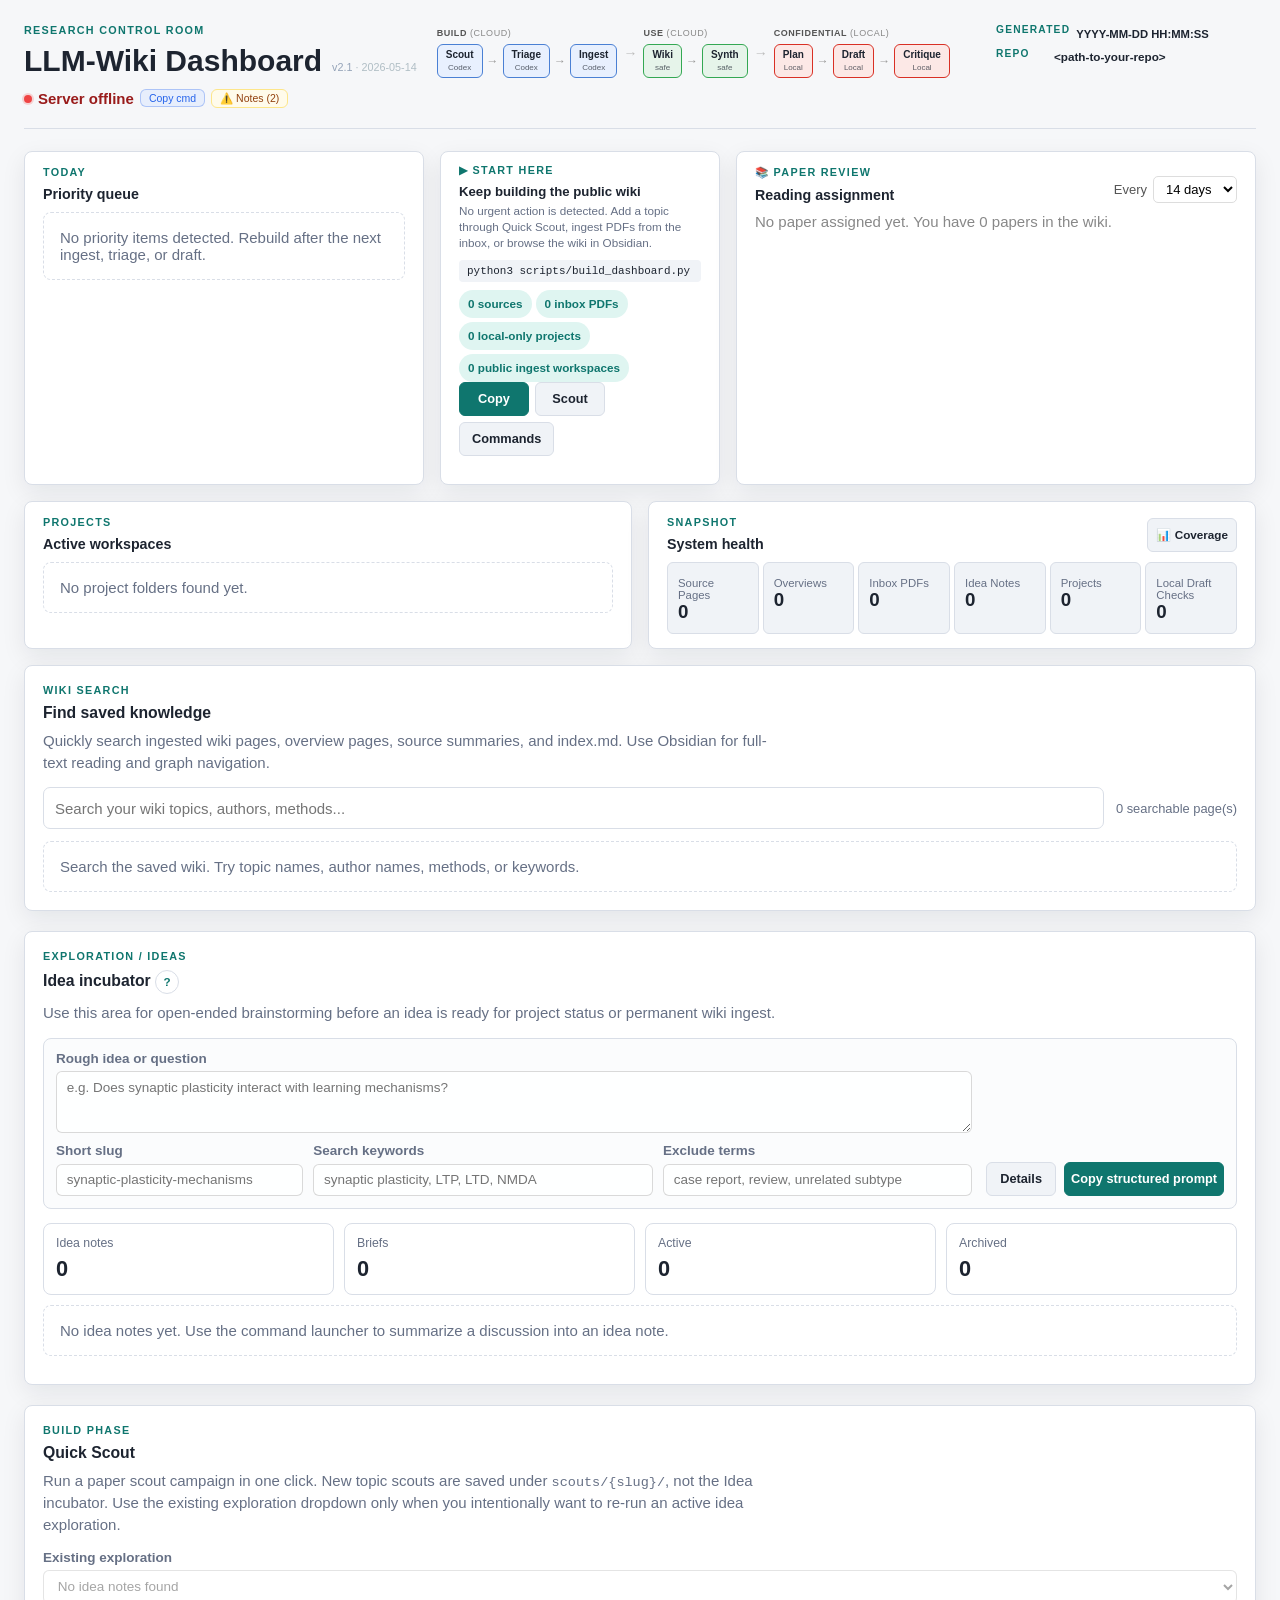
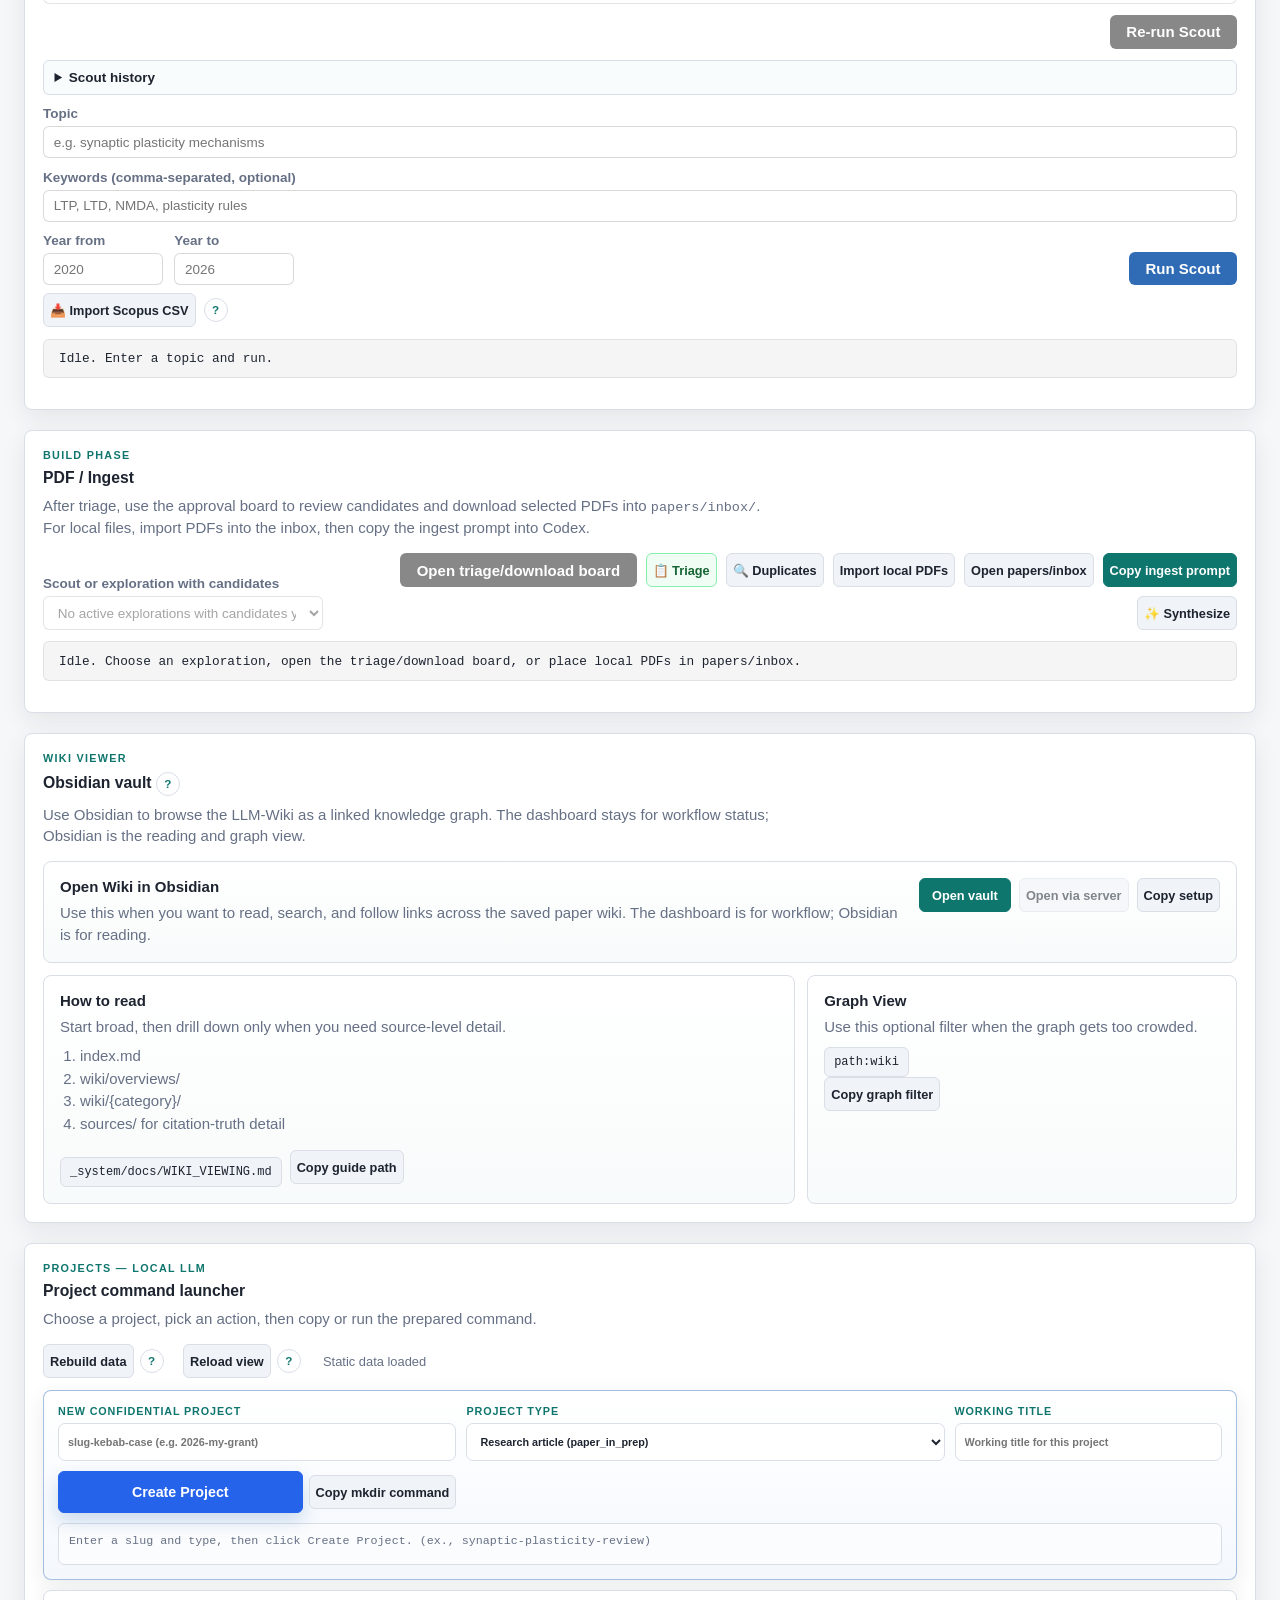
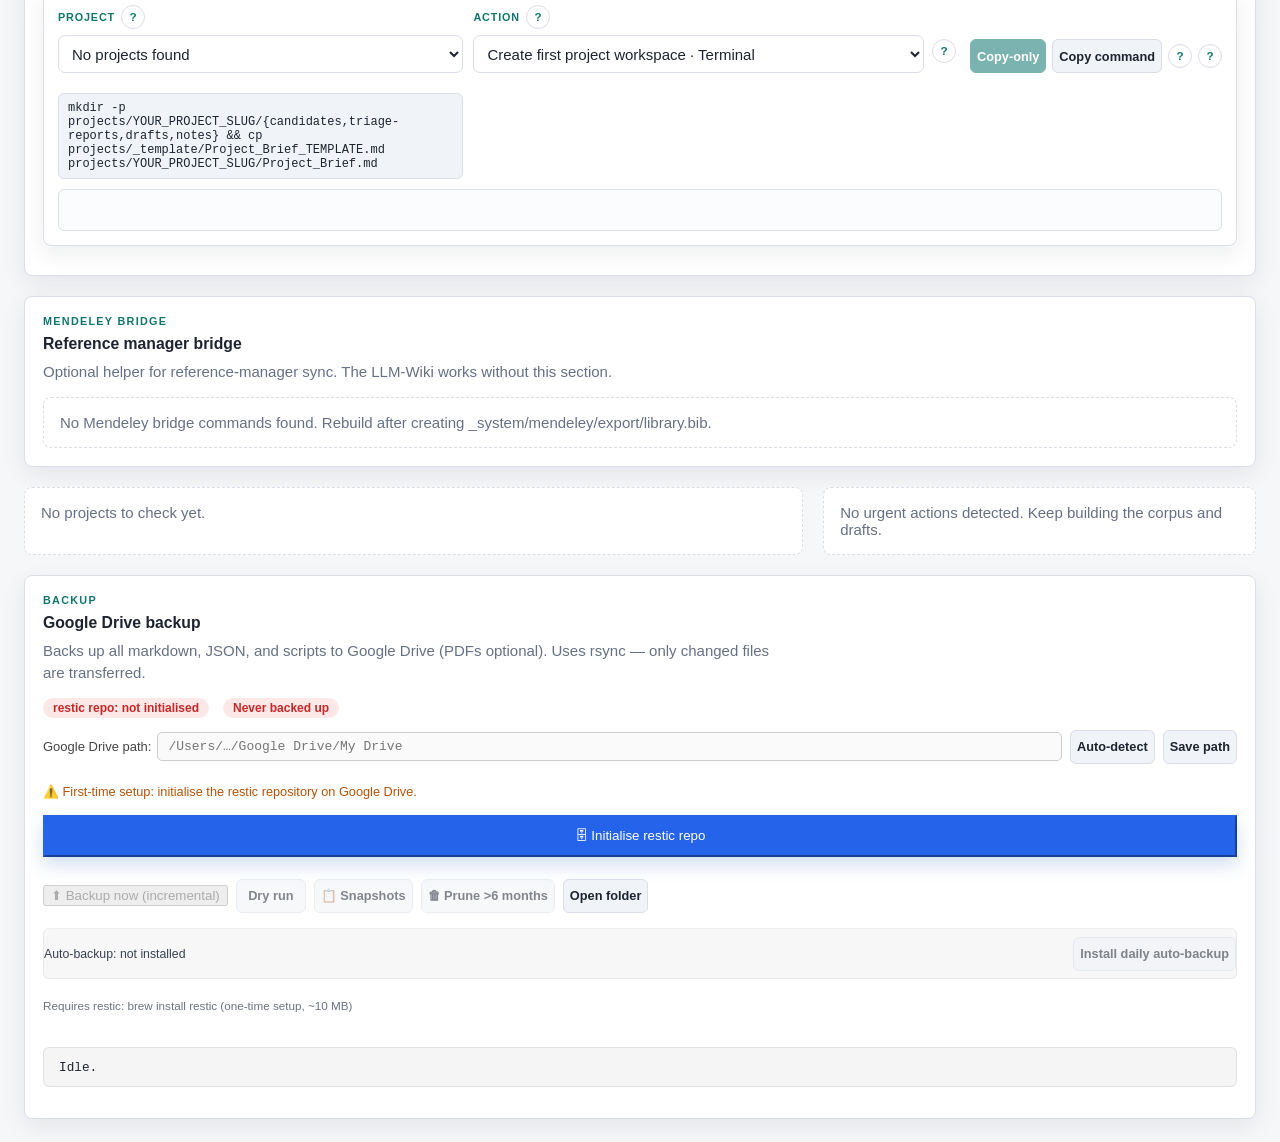
==== _system/dashboard/index.html @ 13d3e696 "Initial public template" ====
<!DOCTYPE html>
<html lang="en">
  <head>
    <meta charset="utf-8" />
    <meta name="viewport" content="width=device-width, initial-scale=1" />
    <title>Research System Dashboard</title>
    <link rel="stylesheet" href="./styles.css" />
  </head>
  <body>
    <div class="page-shell">
      <header class="topbar">
        <!-- Left: title + server controls -->
        <div class="topbar-left">
          <p class="eyebrow">Research Control Room</p>
          <div class="topbar-title-row">
            <h1>LLM-Wiki Dashboard</h1>
            <span class="dash-version">v2.1 <span class="dash-date">· 2026-05-14</span></span>
          </div>
          <!-- Server controls below title -->
          <div class="topbar-server-row">
            <strong id="server-status">Checking...</strong>
            <button id="server-toggle" type="button" class="server-toggle-sm" disabled>...</button>
            <button id="warnings-btn" type="button" class="server-toggle-sm warnings-btn-topbar" title="View warnings &amp; operating notes">⚠️ Notes</button>
          </div>
        </div>

        <!-- Middle: workflow diagram -->
        <div class="topbar-workflow" aria-label="System workflow">
          <div class="wf-phase" data-phase="build">
            <span class="wf-phase-label">Build <span class="wf-env">(cloud)</span></span>
            <div class="wf-steps">
              <div class="wf-step">Scout<span class="wf-tool">Codex</span></div>
              <div class="wf-arrow">→</div>
              <div class="wf-step">Triage<span class="wf-tool">Codex</span></div>
              <div class="wf-arrow">→</div>
              <div class="wf-step">Ingest<span class="wf-tool">Codex</span></div>
            </div>
          </div>
          <div class="wf-phase-arrow">→</div>
          <div class="wf-phase" data-phase="use">
            <span class="wf-phase-label">Use <span class="wf-env">(cloud)</span></span>
            <div class="wf-steps">
              <div class="wf-step wf-step--accent">Wiki<span class="wf-tool">safe</span></div>
              <div class="wf-arrow">→</div>
              <div class="wf-step">Synth<span class="wf-tool">safe</span></div>
            </div>
          </div>
          <div class="wf-phase-arrow">→</div>
          <div class="wf-phase" data-phase="confidential">
            <span class="wf-phase-label">Confidential <span class="wf-env">(Local)</span></span>
            <div class="wf-steps">
              <div class="wf-step">Plan<span class="wf-tool">Local</span></div>
              <div class="wf-arrow">→</div>
              <div class="wf-step">Draft<span class="wf-tool">Local</span></div>
              <div class="wf-arrow">→</div>
              <div class="wf-step">Critique<span class="wf-tool">Local</span></div>
            </div>
          </div>
        </div>

        <!-- Right: meta only (Generated + Repo, word-wrap allowed) -->
        <div class="topbar-meta-compact">
          <div class="meta-compact-row">
            <span class="meta-label">Generated</span>
            <strong id="generated-at">—</strong>
          </div>
          <div class="meta-compact-row meta-compact-row--wrap">
            <span class="meta-label">Repo</span>
            <strong id="repo-path">—</strong>
          </div>
        </div>
      </header>

      <!-- Warnings popup modal -->
      <div id="warnings-modal" class="modal-overlay" hidden>
        <div class="modal-card">
          <div class="modal-header">
            <h3>Operating Notes &amp; Warnings</h3>
            <button id="warnings-modal-close" class="modal-close" aria-label="Close">✕</button>
          </div>
          <div class="modal-body">
            <ul id="warnings-modal-list" class="warning-list warning-list-modal"></ul>
          </div>
        </div>
      </div>

      <!-- ── Scopus CSV import modal ── -->
      <div id="scopus-modal" class="modal-overlay" hidden>
        <div class="modal-card" style="max-width:540px">
          <div class="modal-header">
            <h3>📥 Import Scopus CSV</h3>
            <button id="scopus-modal-close" class="modal-close" aria-label="Close">✕</button>
          </div>
          <div class="modal-body" style="display:flex;flex-direction:column;gap:12px">
            <p style="margin:0;font-size:0.88rem;color:var(--text-muted)">
              Import a CSV exported from Scopus to create a candidate batch for triage.
            </p>

            <!-- File pick -->
            <label class="launcher-field" style="display:flex;flex-direction:column;gap:4px">
              <span style="font-size:0.82rem;font-weight:600">Scopus CSV file</span>
              <div style="display:flex;gap:8px;align-items:center">
                <label style="cursor:pointer">
                  <span class="copy-button" style="display:inline-block">Choose file…</span>
                  <input type="file" id="scopus-file-input" accept=".csv,text/csv" style="display:none" />
                </label>
                <span id="scopus-file-name" style="font-size:0.85rem;color:var(--text-muted)">No file chosen</span>
              </div>
            </label>

            <!-- Add to: existing or new -->
            <div style="display:flex;gap:20px;font-size:0.88rem">
              <label style="display:flex;align-items:center;gap:6px;cursor:pointer">
                <input type="radio" name="scopus-target-mode" id="scopus-mode-existing" value="existing">
                Add to existing scout
              </label>
              <label style="display:flex;align-items:center;gap:6px;cursor:pointer">
                <input type="radio" name="scopus-target-mode" id="scopus-mode-new" value="new" checked>
                Create new scout
              </label>
            </div>

            <!-- Existing scout dropdown (shown when "existing" selected) -->
            <div id="scopus-existing-section">
              <label class="launcher-field" style="display:flex;flex-direction:column;gap:4px">
                <span style="font-size:0.82rem;font-weight:600">Target scout</span>
                <select id="scopus-existing-select" class="select-input"></select>
              </label>
            </div>

            <!-- New scout fields (shown when "new" selected) -->
            <div id="scopus-new-section">
              <div style="display:flex;flex-direction:column;gap:8px">
                <label class="launcher-field" style="display:flex;flex-direction:column;gap:4px">
                  <span style="font-size:0.82rem;font-weight:600">Topic <span style="font-weight:400;color:var(--text-muted)">(becomes the scout slug)</span></span>
                  <input id="scopus-topic" type="text" class="select-input" placeholder="e.g. synaptic plasticity rules" />
                </label>
                <label class="launcher-field" style="display:flex;flex-direction:column;gap:4px">
                  <span style="font-size:0.82rem;font-weight:600">Keywords <span style="font-weight:400;color:var(--text-muted)">(for triage pre-fill)</span></span>
                  <input id="scopus-keywords" type="text" class="select-input" placeholder="LTP, LTD, NMDA, plasticity, Purkinje" />
                </label>
                <div style="display:flex;gap:8px">
                  <label class="launcher-field" style="flex:1;display:flex;flex-direction:column;gap:4px">
                    <span style="font-size:0.82rem;font-weight:600">Year from</span>
                    <input id="scopus-year-start" type="number" class="select-input" min="1900" max="2100" placeholder="2015" />
                  </label>
                  <label class="launcher-field" style="flex:1;display:flex;flex-direction:column;gap:4px">
                    <span style="font-size:0.82rem;font-weight:600">Year to</span>
                    <input id="scopus-year-end" type="number" class="select-input" min="1900" max="2100" placeholder="2026" />
                  </label>
                </div>
              </div>
            </div>

            <pre id="scopus-modal-output" class="action-output" data-state="idle" hidden></pre>
          </div>
          <div class="modal-footer" style="display:flex;justify-content:flex-end;gap:8px;padding:12px 16px;border-top:1px solid var(--line)">
            <button id="scopus-modal-cancel" class="copy-button" type="button">Cancel</button>
            <button id="scopus-modal-confirm" class="copy-button primary" type="button">Import</button>
          </div>
        </div>
      </div>

      <!-- ── Synthesize modal ── -->
      <div id="synthesize-modal" class="modal-overlay" hidden>
        <div class="modal-card" style="max-width:540px">
          <div class="modal-header">
            <h3>✨ Synthesize overview</h3>
            <button id="synthesize-modal-close" class="modal-close" aria-label="Close">✕</button>
          </div>
          <div class="modal-body" style="display:flex;flex-direction:column;gap:12px">
            <p style="margin:0;font-size:0.88rem;color:var(--text-muted)">Generates a synthesis brief and a copyable Synthesizer prompt for Claude Code or Codex CLI.</p>
            <div style="display:flex;gap:20px;font-size:0.88rem">
              <label style="display:flex;align-items:center;gap:6px;cursor:pointer">
                <input type="radio" name="synth-mode" id="synth-mode-recent" value="recent" checked>
                Use keywords from selected scout / exploration
              </label>
              <label style="display:flex;align-items:center;gap:6px;cursor:pointer">
                <input type="radio" name="synth-mode" id="synth-mode-custom" value="custom">
                Custom topic
              </label>
            </div>
            <label class="launcher-field" style="display:flex;flex-direction:column;gap:4px">
              <span style="font-size:0.82rem;font-weight:600">Keywords / topic <span style="font-weight:400;color:var(--text-muted)">(edit freely)</span></span>
              <textarea id="synth-keywords" rows="4" class="triage-criteria-textarea" placeholder="Enter keywords or a topic description…"></textarea>
            </label>
            <label class="launcher-field" style="display:flex;flex-direction:column;gap:4px">
              <span style="font-size:0.82rem;font-weight:600">Overview slug</span>
              <input id="synth-slug" type="text" class="select-input" placeholder="e.g. synaptic-plasticity-overview" />
            </label>
            <label class="launcher-field" style="display:flex;flex-direction:column;gap:4px">
              <span style="font-size:0.82rem;font-weight:600">Output</span>
              <select id="synth-output" class="select-input">
                <option value="overview">wiki/overviews/{slug}.md  (permanent library page)</option>
                <option value="exploration">explorations/active/{slug}/synthesis.md  (working notes)</option>
              </select>
            </label>
            <pre id="synthesize-modal-output" class="action-output" data-state="idle" hidden></pre>
          </div>
          <div class="modal-footer" style="display:flex;justify-content:flex-end;gap:8px;padding:12px 16px;border-top:1px solid var(--line)">
            <button id="synthesize-modal-cancel" class="copy-button" type="button">Cancel</button>
            <button id="synthesize-modal-copy-only" class="copy-button" type="button">Copy prompt only</button>
            <button id="synthesize-modal-confirm" class="copy-button primary" type="button">Save brief + Copy prompt</button>
          </div>
        </div>
      </div>

      <!-- ── Promote-exploration modal ── -->
      <div id="promote-exploration-modal" class="modal-overlay" hidden>
        <div class="modal-card" style="max-width:520px">
          <div class="modal-header">
            <h3>Promote to active exploration + create project</h3>
            <button id="promote-modal-close" class="modal-close" aria-label="Close">✕</button>
          </div>
          <div class="modal-body" style="display:flex;flex-direction:column;gap:10px">
            <p style="margin:0;font-size:0.88rem;color:var(--text-muted)">Creates <code>explorations/active/{slug}/</code> and a linked confidential project. Keywords trigger a wiki relevance scan in Terminal.</p>
            <label class="launcher-field" style="display:flex;flex-direction:column;gap:4px">
              <span style="font-size:0.82rem;font-weight:600">Exploration slug</span>
              <input id="promote-exploration-slug" type="text" class="select-input" placeholder="e.g. synaptic-plasticity-mechanisms" />
            </label>
            <label class="launcher-field" style="display:flex;flex-direction:column;gap:4px">
              <span style="font-size:0.82rem;font-weight:600">Project slug <span style="font-weight:400;color:var(--text-muted)">(auto-filled from exploration slug)</span></span>
              <input id="promote-project-slug" type="text" class="select-input" placeholder="same as exploration slug, or a new name" />
            </label>
            <label class="launcher-field" style="display:flex;flex-direction:column;gap:4px">
              <span style="font-size:0.82rem;font-weight:600">Project title</span>
              <input id="promote-project-title" type="text" class="select-input" placeholder="Working title for this project" />
            </label>
            <label class="launcher-field" style="display:flex;flex-direction:column;gap:4px">
              <span style="font-size:0.82rem;font-weight:600">Project type</span>
              <select id="promote-project-type" class="select-input">
                <option value="paper_in_prep">Research paper (paper_in_prep)</option>
                <option value="grant">Grant application</option>
                <option value="review_article">Review article</option>
                <option value="job_application">Job application</option>
              </select>
            </label>
            <label class="launcher-field" style="display:flex;flex-direction:column;gap:4px">
              <span style="font-size:0.82rem;font-weight:600">Search keywords <span style="font-weight:400;color:var(--text-muted)">(for wiki relevance scan)</span></span>
              <input id="promote-keywords" type="text" class="select-input" placeholder="synaptic plasticity, LTP, LTD, NMDA" />
            </label>
            <pre id="promote-modal-output" class="run-output" data-state="" hidden></pre>
          </div>
          <div class="modal-footer" style="display:flex;justify-content:flex-end;gap:8px;padding:12px 16px;border-top:1px solid var(--line)">
            <button id="promote-modal-cancel" class="copy-button" type="button">Cancel</button>
            <button id="promote-modal-confirm" class="copy-button primary" type="button">Promote + Create Project</button>
          </div>
        </div>
      </div>

      <!-- ── Top row: Today | Start Here | Paper Review (3 equal cols) ── -->
      <div class="top-split-row top-split-row--3">
        <section class="panel top-panel" id="today" aria-label="Today">
          <div class="panel-header">
            <div>
              <p class="panel-kicker">Today</p>
              <h2>Priority queue</h2>
            </div>
          </div>
          <div id="today-list" class="today-list today-list--compact"></div>
        </section>

        <!-- Start Here -->
        <section class="panel top-panel start-here-panel" aria-labelledby="focus-title">
          <p class="panel-kicker start-here-kicker">▶ Start Here</p>
          <p id="focus-title" class="focus-title-inline">—</p>
          <p id="focus-context" class="focus-context-inline">Reading dashboard data...</p>
          <code id="focus-command" class="focus-strip-cmd focus-cmd-block">—</code>
          <div id="focus-badges" class="focus-strip-badges"></div>
          <div class="focus-strip-actions focus-actions-wrap">
            <button id="focus-copy" type="button" class="copy-button primary">Copy</button>
            <a href="#quick-scout" class="copy-button focus-link">Scout</a>
            <a href="#commands" class="copy-button focus-link">Commands</a>
          </div>
        </section>

        <section class="panel top-panel" id="homework" aria-labelledby="homework-title">
          <div class="panel-header">
            <div>
              <p class="panel-kicker">📚 Paper Review</p>
              <h2 id="homework-title">Reading assignment</h2>
            </div>
            <div class="homework-period-control">
              <label class="hw-period-label">Every
                <select id="homework-period-select">
                  <option value="7">7 days</option>
                  <option value="14" selected>14 days</option>
                  <option value="30">30 days</option>
                </select>
              </label>
            </div>
          </div>
          <div id="homework-body" class="homework-body">
            <p class="hw-loading">Loading assignment...</p>
          </div>
        </section>
      </div>

      <!-- ── 2-col row: Active workspaces | Snapshot (1:1) ───────────── -->
      <div class="top-triple-row top-double-row">

        <!-- Active workspaces -->
        <section class="panel top-triple-panel workspaces-compact-panel" id="workspaces-top">
          <div class="panel-header">
            <div>
              <p class="panel-kicker">Projects</p>
              <h2>Active workspaces</h2>
            </div>
          </div>
          <div id="project-cards" class="project-grid project-grid--compact"></div>
        </section>

        <!-- Snapshot -->
        <section class="panel top-triple-panel" id="snapshot">
          <div class="panel-header">
            <div>
              <p class="panel-kicker">Snapshot</p>
              <h2>System health</h2>
            </div>
            <button type="button" class="copy-button copy-button--sm" id="wiki-coverage-btn">📊 Coverage</button>
          </div>
          <div id="summary-cards" class="summary-grid summary-grid--compact"></div>
        </section>

      </div>

      <main class="layout">

        <section class="panel panel-wide" id="wiki-search">
          <div class="panel-header">
            <div>
              <p class="panel-kicker">Wiki Search</p>
              <h2>Find saved knowledge</h2>
              <p class="launcher-note">Quickly search ingested wiki pages, overview pages, source summaries, and index.md. Use Obsidian for full-text reading and graph navigation.</p>
            </div>
          </div>
          <div class="wiki-search-box">
            <input id="wiki-search-input" type="search" placeholder="Search your wiki topics, authors, methods..." autocomplete="off" />
            <span id="wiki-search-count" class="workspace-status">Type to search</span>
          </div>
          <div id="wiki-search-results" class="wiki-search-results"></div>
        </section>

        <section class="panel panel-wide" id="explorations">
          <div class="panel-header">
            <div>
              <p class="panel-kicker">Exploration / Ideas</p>
              <h2>Idea incubator <button id="exploration-help" class="help-button" type="button" aria-label="Exploration help">?</button></h2>
              <p class="launcher-note">Use this area for open-ended brainstorming before an idea is ready for project status or permanent wiki ingest.</p>
            </div>
          </div>
          <div class="idea-capture">
            <div class="idea-capture-main">
              <label class="quick-scout-field">
                <span>Rough idea or question</span>
                <textarea id="idea-capture-text" rows="3" placeholder="e.g. Does synaptic plasticity interact with learning mechanisms?"></textarea>
              </label>
              <div class="idea-capture-row">
                <label class="quick-scout-field">
                  <span>Short slug</span>
                  <input id="idea-capture-slug" type="text" placeholder="synaptic-plasticity-mechanisms" />
                </label>
                <label class="quick-scout-field">
                  <span>Search keywords</span>
                  <input id="idea-capture-keywords" type="text" placeholder="synaptic plasticity, LTP, LTD, NMDA" />
                </label>
                <label class="quick-scout-field">
                  <span>Exclude terms</span>
                  <input id="idea-capture-exclude" type="text" placeholder="case report, review, unrelated subtype" />
                </label>
              </div>
            </div>
            <div class="idea-capture-actions">
              <button id="idea-capture-details" type="button" class="copy-button">Details</button>
              <button id="idea-capture-copy" type="button" class="copy-button primary">Copy structured prompt</button>
            </div>
          </div>
          <div id="exploration-overview" class="exploration-overview"></div>
        </section>

        <section class="panel panel-wide" id="quick-scout">
          <div class="panel-header">
            <div>
              <p class="panel-kicker">Build phase</p>
              <h2>Quick Scout</h2>
              <p class="launcher-note">Run a paper scout campaign in one click. New topic scouts are saved under <code>scouts/{slug}/</code>, not the Idea incubator. Use the existing exploration dropdown only when you intentionally want to re-run an active idea exploration.</p>
            </div>
          </div>

          <!-- Project scout briefs (generated by local LLM, exported to scouts/project-*/) -->
          <div id="project-scout-brief-section" class="project-scout-brief-section" hidden>
            <p class="panel-kicker" style="color:var(--accent);margin-bottom:6px">From confidential project (local-LLM generated)</p>
            <div class="project-scout-brief-row">
              <label class="quick-scout-field" style="flex:1">
                <span>Project scout brief</span>
                <select id="project-scout-brief-select"></select>
              </label>
              <button id="project-scout-brief-run" type="button" class="primary-button" style="align-self:flex-end">Run Scout</button>
            </div>
            <div id="project-scout-brief-meta" class="scout-brief-meta" hidden></div>
            <pre id="project-scout-brief-output" class="action-output" data-state="idle" hidden></pre>
          </div>
          <hr class="scout-section-divider" id="project-scout-divider" hidden />

          <form id="existing-exploration-form" class="quick-scout-form">
            <label class="quick-scout-field">
              <span>Existing exploration</span>
              <select id="existing-exploration-select" name="exploration_slug"></select>
            </label>
            <div class="quick-scout-row">
              <button type="submit" id="existing-exploration-run" class="primary-button">Re-run Scout</button>
            </div>
          </form>
          <details class="scout-history-box">
            <summary>Scout history</summary>
            <label class="quick-scout-field">
              <span>Check before repeating a scout</span>
              <input type="search" id="scout-history-search" placeholder="Search previous topic, keyword, or year range before running again" />
            </label>
            <div id="scout-history-results" class="scout-history-results"></div>
          </details>
          <form id="quick-scout-form" class="quick-scout-form">
            <label class="quick-scout-field">
              <span>Topic</span>
              <input type="text" name="topic" id="quick-scout-topic" placeholder="e.g. synaptic plasticity mechanisms" required />
            </label>
            <label class="quick-scout-field">
              <span>Keywords (comma-separated, optional)</span>
              <input type="text" name="keywords" id="quick-scout-keywords" placeholder="LTP, LTD, NMDA, plasticity rules" />
            </label>
            <div class="quick-scout-row">
              <label class="quick-scout-field quick-scout-field--narrow">
                <span>Year from</span>
                <input type="number" name="year_start" id="quick-scout-year-start" min="1900" max="2100" placeholder="2020" />
              </label>
              <label class="quick-scout-field quick-scout-field--narrow">
                <span>Year to</span>
                <input type="number" name="year_end" id="quick-scout-year-end" min="1900" max="2100" placeholder="2026" />
              </label>
              <button type="submit" id="quick-scout-run" class="primary-button">Run Scout</button>
            </div>
          </form>
          <div style="display:flex;align-items:center;gap:8px;margin-top:8px">
            <button id="scopus-import-open" type="button" class="copy-button">📥 Import Scopus CSV</button>
            <button id="scopus-import-help" type="button" class="help-button" aria-label="Scopus CSV help">?</button>
          </div>
          <pre id="quick-scout-output" class="action-output" data-state="idle">Idle. Enter a topic and run.</pre>
        </section>

        <section class="panel panel-wide" id="pdf-ingest">
          <div class="panel-header">
            <div>
              <p class="panel-kicker">Build phase</p>
              <h2>PDF / Ingest</h2>
              <p class="launcher-note">After triage, use the approval board to review candidates and download selected PDFs into <code>papers/inbox/</code>. For local files, import PDFs into the inbox, then copy the ingest prompt into Codex.</p>
            </div>
          </div>
          <div class="ingest-menu">
            <label class="quick-scout-field ingest-menu-select">
              <span>Scout or exploration with candidates</span>
              <select id="ingest-exploration-select"></select>
            </label>
            <div class="ingest-actions">
              <button id="ingest-open-board" type="button" class="primary-button">Open triage/download board</button>
              <button id="ingest-triage-criteria" type="button" class="copy-button triage-btn">📋 Triage</button>
              <button id="ingest-check-duplicates" type="button" class="copy-button">🔍 Duplicates</button>
              <button id="ingest-import-local" type="button" class="copy-button">Import local PDFs</button>
              <button id="ingest-open-inbox" type="button" class="copy-button">Open papers/inbox</button>
              <button id="ingest-copy-prompt" type="button" class="copy-button primary">Copy ingest prompt</button>
              <button id="ingest-synthesize" type="button" class="copy-button">✨ Synthesize</button>
            </div>
            <pre id="duplicate-check-output" class="action-output" data-state="idle" style="display:none"></pre>
            <!-- Triage criteria panel (hidden by default) -->
            <div id="triage-criteria-panel" class="triage-criteria-panel" hidden>
              <div class="triage-panel-header">
                <h4 class="triage-panel-title">📋 Triage Criteria</h4>
                <button id="triage-panel-close" type="button" class="triage-close-btn" aria-label="Close">✕</button>
              </div>
              <p class="triage-panel-note">Write criteria that tell the Triage agent which papers to include, mark borderline, or exclude. Saved to <code>Triage_Criteria.md</code> in the selected scout/exploration folder.</p>
              <textarea id="triage-criteria-text" class="triage-criteria-textarea" rows="12" spellcheck="false"></textarea>
              <div class="triage-panel-actions">
                <button id="triage-save-copy" type="button" class="primary-button">Save &amp; Copy triage prompt</button>
                <button id="triage-copy-only" type="button" class="copy-button">Copy prompt only</button>
                <span id="triage-saved-badge" class="triage-saved-badge" hidden>✓ Saved</span>
              </div>
            </div>
          </div>
          <pre id="ingest-output" class="action-output" data-state="idle">Idle. Choose an exploration, open the triage/download board, or place local PDFs in papers/inbox.</pre>
        </section>

        <section class="panel panel-wide" id="wiki-viewer">
          <div class="panel-header">
            <div>
              <p class="panel-kicker">Wiki Viewer</p>
              <h2>Obsidian vault <button id="obsidian-help" class="help-button" type="button" aria-label="Obsidian help">?</button></h2>
              <p class="launcher-note">Use Obsidian to browse the LLM-Wiki as a linked knowledge graph. The dashboard stays for workflow status; Obsidian is the reading and graph view.</p>
            </div>
          </div>
          <div id="obsidian-viewer" class="obsidian-viewer"></div>
        </section>

        <section class="panel panel-wide" id="commands">
          <div class="panel-header">
            <div>
              <p class="panel-kicker">Projects — Local LLM</p>
              <h2>Project command launcher</h2>
              <p class="launcher-note">Choose a project, pick an action, then copy or run the prepared command.</p>
            </div>
          </div>
          <div id="workspace-tools" class="workspace-tools"></div>
          <div id="command-center" class="command-launcher"></div>


          <div class="project-lifecycle-actions">
            <button id="publish-project-btn" type="button" class="copy-button publish-btn" hidden>📤 Publish project (move to published/)</button>
            <button id="start-revision-btn" type="button" class="copy-button revision-btn" hidden>📝 Start revision (copy back to confidential)</button>
          </div>
        </section>

        <!-- Publish modal -->
        <div id="publish-modal" class="modal-overlay" hidden>
          <div class="modal-card">
            <div class="modal-header">
              <h3>📤 Publish project</h3>
              <button type="button" class="modal-close" id="publish-modal-close" aria-label="Close">✕</button>
            </div>
            <div class="modal-warning">
              ⚠️ <strong>정말로 publish 됐나요?</strong> 이 작업은 프로젝트를 <code>projects/&lt;slug&gt;/</code>에서 <code>projects/published/&lt;slug&gt;/</code>로 이동하고, <code>confidential_tier</code>를 <code>external-ok</code>로 변경합니다. 이후엔 클라우드 LLM이 이 폴더를 읽을 수 있게 됩니다.
            </div>
            <div class="modal-body">
              <p class="modal-instr">증명 자료를 하나 이상 제공하세요 (둘 다 가능):</p>

              <label class="modal-field">
                <span>Preprint URL <small>(bioRxiv / medRxiv / arXiv / OSF / ChemRxiv / preprints.org 등)</small></span>
                <input type="url" id="publish-preprint-url" placeholder="https://www.biorxiv.org/content/10.1101/2026.01.01.123456v1" />
              </label>

              <label class="modal-field">
                <span>Acceptance letter PDF <small>(파일 경로 또는 파일 선택)</small></span>
                <div class="modal-file-row">
                  <input type="text" id="publish-acceptance-path" placeholder="/Users/.../acceptance-letter.pdf" />
                  <input type="file" id="publish-acceptance-file" accept=".pdf,.png,.jpg,.jpeg" hidden />
                  <button type="button" class="copy-button modal-browse-btn" id="publish-browse-btn">파일 선택</button>
                </div>
                <small class="modal-hint" id="publish-file-hint"></small>
              </label>

              <label class="modal-field">
                <span>Journal / Venue <small>(선택)</small></span>
                <input type="text" id="publish-journal" placeholder="Nature Neuroscience" />
              </label>

              <label class="modal-field">
                <span>Notes <small>(선택)</small></span>
                <textarea id="publish-notes" rows="2" placeholder="Brief publication context..."></textarea>
              </label>

              <pre id="publish-verify-output" class="action-output" data-state="idle" style="display:none"></pre>
            </div>
            <div class="modal-actions">
              <button type="button" class="copy-button" id="publish-cancel-btn">Cancel</button>
              <button type="button" class="copy-button" id="publish-verify-btn">1. Verify</button>
              <button type="button" class="primary-button" id="publish-execute-btn" disabled>2. Move to published/</button>
            </div>
          </div>
        </div>

        <!-- Revision modal -->
        <div id="revision-modal" class="modal-overlay" hidden>
          <div class="modal-card">
            <div class="modal-header">
              <h3>📝 Start revision project</h3>
              <button type="button" class="modal-close" id="revision-modal-close" aria-label="Close">✕</button>
            </div>
            <div class="modal-body">
              <p class="modal-instr">Published 프로젝트에서 새 revision 워크스페이스를 만듭니다. 새 폴더는 <code>confidential_tier: local-only</code>로 격리됩니다.</p>
              <label class="modal-field">
                <span>Revision tag <small>(1-16자, 영문/숫자/_/-)</small></span>
                <input type="text" id="revision-tag" value="r1" placeholder="r1" />
              </label>
              <pre id="revision-output" class="action-output" data-state="idle" style="display:none"></pre>
            </div>
            <div class="modal-actions">
              <button type="button" class="copy-button" id="revision-cancel-btn">Cancel</button>
              <button type="button" class="primary-button" id="revision-execute-btn">Create revision project</button>
            </div>
          </div>
        </div>

        <section class="panel panel-wide">
          <div class="panel-header">
            <div>
              <p class="panel-kicker">Mendeley Bridge</p>
              <h2>Reference manager bridge</h2>
              <p class="launcher-note">Optional helper for reference-manager sync. The LLM-Wiki works without this section.</p>
            </div>
          </div>
          <div id="mendeley-bridge" class="mendeley-compact"></div>
        </section>

        <!-- actions/draft-checks/warnings panels removed; warnings accessible via topbar popup -->
        <ul id="warnings" class="warning-list" hidden></ul>
        <div id="draft-checks" class="draft-checks" hidden></div>
        <div id="actions" class="action-stack" hidden></div>

        <!-- Backup panel -->
        <section class="panel panel-wide" id="backup">
          <div class="panel-header">
            <div>
              <p class="panel-kicker">Backup</p>
              <h2>Google Drive backup</h2>
              <p class="launcher-note">Backs up all markdown, JSON, and scripts to Google Drive (PDFs optional). Uses rsync — only changed files are transferred.</p>
            </div>
          </div>
          <div id="backup-body" class="backup-body"></div>
        </section>

      </main>
    </div>

    <script src="./data.js"></script>
    <script src="./app.js"></script>
  </body>
</html>
---- _system/dashboard/styles.css ----
:root {
  --bg: #f6f7f9;
  --surface: #ffffff;
  --surface-soft: #f0f3f7;
  --surface-warm: #fffaf0;
  --ink: #1d2430;
  --muted: #667085;
  --line: #d9dee7;
  --accent: #0f766e;
  --accent-soft: #dff5f1;
  --warn: #b45309;
  --warn-soft: #fff2d6;
  --danger: #b42318;
  --danger-soft: #fee4e2;
  --blue: #2563eb;
  --blue-soft: #e7eefc;
  --radius: 8px;
  --shadow: 0 8px 24px rgba(16, 24, 40, 0.08);
}

* {
  box-sizing: border-box;
}

html,
body {
  margin: 0;
  min-height: 100%;
  background: var(--bg);
  color: var(--ink);
  font-family: "Avenir Next", "Segoe UI", "Helvetica Neue", sans-serif;
  font-size: 15px;
}

body {
  padding: 24px;
}

html {
  scroll-behavior: smooth;
}

code {
  font-family: "IBM Plex Mono", "SFMono-Regular", Consolas, monospace;
  font-size: 0.9em;
}

.page-shell {
  max-width: 1440px;
  margin: 0 auto;
}

.topbar {
  display: grid;
  grid-template-columns: minmax(0, 1fr) minmax(280px, 420px);
  gap: 20px;
  align-items: start;
  padding-bottom: 20px;
  border-bottom: 1px solid var(--line);
  margin-bottom: 22px;
}

.topbar h1,
.panel h2 {
  margin: 0;
  font-weight: 700;
  letter-spacing: 0;
}

.topbar h1 {
  font-size: 2rem;
  line-height: 1.15;
}

.panel h2 {
  font-size: 1.05rem;
}

.eyebrow,
.panel-kicker,
.meta-label {
  text-transform: uppercase;
  letter-spacing: 0.12em;
  font-size: 0.72rem;
  color: var(--accent);
  font-weight: 700;
  margin: 0 0 8px;
}

.lede {
  max-width: 72ch;
  color: var(--muted);
  line-height: 1.5;
  margin: 10px 0 0;
}

.launcher-note {
  max-width: 88ch;
  margin: 8px 0 0;
  color: var(--muted);
  line-height: 1.45;
}

.topbar-meta {
  display: grid;
  grid-template-columns: 1fr;
  gap: 10px;
}

.server-toggle {
  display: inline-flex;
  align-items: center;
  justify-content: center;
  width: fit-content;
  min-height: 30px;
  margin-top: 10px;
  padding: 5px 10px;
  border: 1px solid var(--line);
  border-radius: 999px;
  background: var(--surface-soft);
  color: var(--ink);
  font: inherit;
  font-size: 0.78rem;
  font-weight: 800;
  cursor: pointer;
}

.server-toggle[data-state="online"] {
  border-color: rgba(180, 35, 24, 0.32);
  background: var(--danger-soft);
  color: var(--danger);
}

.server-toggle[data-state="offline"] {
  border-color: rgba(37, 99, 235, 0.32);
  background: var(--blue-soft);
  color: var(--blue);
}

.server-toggle:disabled {
  cursor: not-allowed;
  opacity: 0.65;
}

.meta-card,
.panel,
.focus-panel,
.stat-card,
.project-card,
.category-card,
.action-card,
.today-item,
.draft-status,
.recent-item {
  background: var(--surface);
  border: 1px solid var(--line);
  border-radius: var(--radius);
  box-shadow: var(--shadow);
}

.meta-card {
  padding: 12px 14px;
}

.meta-card strong {
  display: block;
  font-size: 0.92rem;
  line-height: 1.35;
  overflow-wrap: anywhere;
}

.layout {
  display: grid;
  grid-template-columns: minmax(0, 1.35fr) minmax(320px, 0.75fr);
  gap: 20px;
}

.focus-panel {
  display: grid;
  grid-template-columns: minmax(0, 0.95fr) minmax(360px, 1.35fr);
  gap: 18px;
  align-items: stretch;
  margin-bottom: 20px;
  padding: 20px;
  background: linear-gradient(135deg, #ffffff 0%, #f3faf8 55%, #f8fbff 100%);
}

.focus-copy {
  display: flex;
  min-height: 100%;
  flex-direction: column;
  justify-content: center;
}

.focus-copy h2 {
  margin: 0;
  font-size: 1.45rem;
  line-height: 1.2;
  letter-spacing: 0;
}

.focus-context {
  max-width: 62ch;
  margin: 10px 0 0;
  color: var(--muted);
  line-height: 1.45;
}

.focus-command-box {
  display: grid;
  gap: 12px;
  align-content: center;
  padding: 14px;
  border: 1px solid var(--line);
  border-radius: var(--radius);
  background: rgba(255, 255, 255, 0.78);
}

.focus-badges {
  display: flex;
  flex-wrap: wrap;
  gap: 8px;
}

.focus-badge {
  display: inline-flex;
  align-items: center;
  min-height: 28px;
  padding: 5px 9px;
  border-radius: 999px;
  background: var(--surface-soft);
  color: var(--muted);
  font-size: 0.78rem;
  font-weight: 800;
}

.focus-badge[data-state="ready"] {
  background: var(--accent-soft);
  color: var(--accent);
}

.focus-badge[data-state="attention"] {
  background: var(--warn-soft);
  color: var(--warn);
}

.focus-badge[data-state="private"] {
  background: var(--blue-soft);
  color: var(--blue);
}

.focus-command {
  display: block;
  min-height: 52px;
  padding: 12px;
  border: 1px solid var(--line);
  border-radius: 7px;
  background: #fbfcfd;
  overflow-wrap: anywhere;
  line-height: 1.45;
}

.focus-actions {
  display: flex;
  flex-wrap: wrap;
  gap: 8px;
}

.focus-link {
  display: inline-grid;
  place-items: center;
  text-decoration: none;
  padding: 0 12px;
}

.panel {
  padding: 18px;
}

.panel-wide {
  grid-column: 1 / -1;
}

.panel-header {
  display: flex;
  justify-content: space-between;
  gap: 16px;
  align-items: end;
  margin-bottom: 14px;
}

.summary-grid,
.project-grid,
.category-grid {
  display: grid;
  gap: 12px;
}

.summary-grid {
  grid-template-columns: repeat(auto-fit, minmax(160px, 1fr));
}

.project-grid {
  grid-template-columns: repeat(auto-fit, minmax(330px, 1fr));
}

.category-grid {
  grid-template-columns: repeat(auto-fit, minmax(170px, 1fr));
}

.stat-card {
  padding: 14px;
  min-height: 96px;
}

.stat-label {
  display: block;
  color: var(--muted);
  font-size: 0.85rem;
}

.stat-value {
  display: block;
  font-size: 1.65rem;
  font-weight: 700;
  margin-top: 8px;
  letter-spacing: 0;
}

.stat-note {
  display: block;
  margin-top: 8px;
  color: var(--muted);
  font-size: 0.82rem;
  line-height: 1.35;
}

.today-list,
.command-launcher,
.workspace-tools,
.exploration-overview,
.exploration-list,
.exploration-commands,
.wiki-search-results,
.mendeley-grid,
.action-stack,
.draft-checks,
.recent-list {
  display: grid;
  gap: 10px;
}

.mendeley-grid {
  grid-template-columns: repeat(auto-fit, minmax(320px, 1fr));
}

.mendeley-compact {
  display: block;
}

.mendeley-details {
  border: 1px solid var(--line);
  border-radius: var(--radius);
  background: var(--surface);
}

.mendeley-summary {
  display: flex;
  justify-content: space-between;
  gap: 16px;
  align-items: center;
  padding: 12px 14px;
  cursor: pointer;
  list-style: none;
}

.mendeley-summary::-webkit-details-marker {
  display: none;
}

.mendeley-summary strong,
.mendeley-summary span {
  display: block;
}

.mendeley-summary strong {
  margin-bottom: 4px;
}

.mendeley-toggle {
  flex: 0 0 auto;
  color: var(--accent);
  font-size: 0.82rem;
  font-weight: 800;
}

.mendeley-details[open] .mendeley-toggle {
  color: var(--muted);
}

.mendeley-note.compact {
  margin: 0;
  padding: 0 14px 12px;
}

.compact-grid {
  padding: 12px;
  border-top: 1px solid var(--line);
}

.exploration-stats {
  display: grid;
  grid-template-columns: repeat(auto-fit, minmax(130px, 1fr));
  gap: 10px;
}

.idea-capture {
  display: grid;
  grid-template-columns: minmax(0, 1fr) max-content;
  gap: 14px;
  align-items: end;
  margin-bottom: 14px;
  padding: 12px;
  border: 1px solid var(--line);
  border-radius: var(--radius);
  background: #fbfcfd;
}

.idea-capture-main {
  display: grid;
  gap: 10px;
}

.idea-capture-row {
  display: grid;
  grid-template-columns: minmax(160px, 0.8fr) minmax(220px, 1.1fr) minmax(220px, 1fr);
  gap: 10px;
}

.idea-capture-actions {
  display: inline-flex;
  gap: 8px;
  justify-content: flex-end;
}

.exploration-chip,
.exploration-item,
.exploration-command {
  padding: 12px;
  border: 1px solid var(--line);
  border-radius: var(--radius);
  background: var(--surface);
}

.exploration-chip span {
  display: block;
  color: var(--muted);
  font-size: 0.82rem;
}

.exploration-chip strong {
  display: block;
  margin-top: 6px;
  font-size: 1.45rem;
}

.exploration-list {
  grid-template-columns: repeat(auto-fit, minmax(280px, 1fr));
}

.exploration-commands {
  grid-template-columns: 1fr;
}

.obsidian-viewer {
  display: grid;
  grid-template-columns: minmax(0, 1.4fr) minmax(260px, 0.8fr);
  gap: 12px;
}

.obsidian-card {
  padding: 16px;
  border: 1px solid var(--line);
  border-radius: var(--radius);
  background: linear-gradient(180deg, #ffffff 0%, #f8fbfb 100%);
  min-width: 0;
}

.obsidian-primary {
  grid-column: 1 / -1;
  display: flex;
  justify-content: space-between;
  gap: 18px;
  align-items: flex-start;
}

.obsidian-card h3 {
  margin: 0 0 7px;
  font-size: 1rem;
}

.obsidian-card p {
  margin: 0;
  color: var(--muted);
  line-height: 1.45;
}

.obsidian-actions {
  display: flex;
  flex-wrap: wrap;
  gap: 8px;
  justify-content: flex-end;
  flex: 0 0 auto;
}

.obsidian-link {
  display: inline-grid;
  place-items: center;
  text-decoration: none;
  padding: 0 12px;
}

.obsidian-list {
  margin: 8px 0 0;
  padding-left: 20px;
  color: var(--muted);
  line-height: 1.5;
}

.obsidian-inline-actions {
  display: flex;
  flex-wrap: wrap;
  gap: 8px;
  align-items: center;
  margin-top: 12px;
}

.exploration-item h3,
.exploration-command h3 {
  margin: 0 0 7px;
  font-size: 1rem;
}

.exploration-item p,
.exploration-command p {
  margin: 0;
  color: var(--muted);
  line-height: 1.45;
}

.exploration-command {
  position: relative;
  display: grid;
  grid-template-columns: minmax(0, 1fr) max-content;
  gap: 14px;
  align-items: center;
}

.exploration-command-main {
  min-width: 0;
}

.exploration-command-actions {
  display: inline-flex;
  gap: 8px;
  align-items: center;
  justify-content: flex-end;
}

.workspace-tools {
  grid-template-columns: repeat(auto-fit, minmax(130px, max-content));
  align-items: center;
  margin-bottom: 12px;
}

.toolbar-help-group,
.copy-command-group,
.label-with-help {
  display: inline-flex;
  align-items: center;
  gap: 6px;
}

.copy-command-group {
  min-width: 220px;
  flex-wrap: wrap;
}

.copy-command-group .primary {
  flex: 1;
}

.help-button {
  display: inline-grid;
  place-items: center;
  flex: 0 0 auto;
  width: 24px;
  height: 24px;
  border: 1px solid var(--line);
  border-radius: 999px;
  background: var(--surface);
  color: var(--accent);
  font: inherit;
  font-size: 0.78rem;
  font-weight: 800;
  line-height: 1;
  cursor: pointer;
}

.help-button:hover,
.help-button:focus-visible {
  background: var(--accent-soft);
  border-color: var(--accent);
  outline: none;
}

.help-popover {
  position: fixed;
  inset: 0;
  z-index: 20;
  display: grid;
  place-items: center;
  padding: 24px;
  background: rgba(29, 36, 48, 0.34);
}

.help-popover[hidden] {
  display: none;
}

.help-panel {
  position: relative;
  width: min(520px, 100%);
  padding: 22px 24px 24px;
  border: 1px solid var(--line);
  border-radius: var(--radius);
  background: var(--surface);
  box-shadow: 0 18px 44px rgba(16, 24, 40, 0.22);
}

.help-title {
  margin: 0 34px 10px 0;
  font-size: 1.08rem;
  line-height: 1.3;
}

.help-body {
  margin: 0;
  color: var(--muted);
  line-height: 1.5;
  white-space: pre-wrap;
}

.help-close {
  position: absolute;
  top: 12px;
  right: 12px;
  display: inline-grid;
  place-items: center;
  width: 28px;
  height: 28px;
  border: 1px solid var(--line);
  border-radius: 999px;
  background: var(--surface-soft);
  color: var(--ink);
  font: inherit;
  font-weight: 800;
  cursor: pointer;
}

.help-close:hover,
.help-close:focus-visible {
  border-color: var(--accent);
  outline: none;
}

.today-item {
  display: grid;
  grid-template-columns: 48px minmax(0, 1fr);
  gap: 12px;
  padding: 12px;
  align-items: start;
}

.priority {
  display: inline-grid;
  place-items: center;
  min-width: 38px;
  height: 30px;
  border-radius: 999px;
  font-size: 0.76rem;
  font-weight: 800;
}

.priority-p1 {
  background: var(--danger-soft);
  color: var(--danger);
}

.priority-p2 {
  background: var(--warn-soft);
  color: var(--warn);
}

.priority-p3 {
  background: var(--blue-soft);
  color: var(--blue);
}

.today-body h3,
.command-card h3,
.action-card h3,
.project-card h3 {
  margin: 0 0 7px;
  font-size: 1rem;
  line-height: 1.3;
}

.today-body p,
.command-card p,
.action-card p,
.project-card p,
.recent-item p {
  margin: 0;
  color: var(--muted);
  line-height: 1.45;
}

.today-command,
.action-command,
.project-command,
.command-text {
  display: block;
  width: fit-content;
  max-width: 100%;
  margin-top: 10px;
  padding: 7px 9px;
  background: var(--surface-soft);
  border: 1px solid var(--line);
  border-radius: 6px;
  font-size: 0.8rem;
  overflow-wrap: anywhere;
}

.project-link {
  display: inline-flex;
  width: fit-content;
  margin-top: 10px;
  color: var(--accent);
  font-weight: 700;
  text-decoration: none;
}

.project-link:hover {
  text-decoration: underline;
}

.command-card,
.mendeley-card,
.launcher-card {
  padding: 14px;
}

.launcher-card {
  background: var(--surface);
  border: 1px solid var(--line);
  border-radius: var(--radius);
  box-shadow: var(--shadow);
}

.launcher-controls {
  display: grid;
  grid-template-columns: minmax(170px, 1fr) minmax(220px, 1.2fr) minmax(140px, max-content);
  gap: 10px;
  align-items: end;
}

.launcher-field {
  min-width: 0;
}

.launcher-controls label {
  display: block;
  color: var(--accent);
  font-size: 0.72rem;
  font-weight: 800;
  letter-spacing: 0.08em;
  text-transform: uppercase;
}

.select-help-row {
  display: grid;
  grid-template-columns: minmax(0, 1fr) 28px;
  gap: 8px;
  align-items: center;
}

.select-input {
  width: 100%;
  min-height: 38px;
  margin-top: 6px;
  padding: 7px 9px;
  border: 1px solid var(--line);
  border-radius: 7px;
  background: var(--surface);
  color: var(--ink);
  font: inherit;
}

.launcher-meta {
  margin-top: 12px;
  padding-top: 12px;
  border-top: 1px solid var(--line);
}

.launcher-command {
  width: 100%;
}

.workspace-status {
  color: var(--muted);
  font-size: 0.86rem;
}

.wiki-search-box {
  display: grid;
  grid-template-columns: minmax(0, 1fr) max-content;
  gap: 12px;
  align-items: center;
  margin-bottom: 12px;
}

.wiki-search-box input {
  width: 100%;
  min-height: 42px;
  padding: 9px 11px;
  border: 1px solid var(--line);
  border-radius: 7px;
  background: var(--surface);
  color: var(--ink);
  font: inherit;
}

.wiki-search-box input:focus {
  border-color: var(--accent);
  outline: 2px solid var(--accent-soft);
  outline-offset: 1px;
}

.wiki-result {
  display: grid;
  grid-template-columns: minmax(0, 1fr) max-content;
  gap: 12px;
  align-items: start;
  padding: 12px;
  border: 1px solid var(--line);
  border-radius: var(--radius);
  background: var(--surface);
}

.wiki-result h3 {
  margin: 0 0 5px;
  font-size: 1rem;
}

.wiki-result p {
  margin: 0;
  color: var(--muted);
  line-height: 1.45;
}

.wiki-result-meta {
  display: flex;
  flex-wrap: wrap;
  gap: 6px;
  margin: 8px 0;
}

.wiki-result-link {
  align-self: start;
  text-decoration: none;
}

.command-head {
  display: flex;
  justify-content: space-between;
  gap: 12px;
  align-items: start;
  margin-bottom: 8px;
}

.command-tool {
  display: inline-block;
  margin-bottom: 7px;
  color: var(--accent);
  font-size: 0.74rem;
  font-weight: 800;
  letter-spacing: 0.08em;
  text-transform: uppercase;
}

.copy-button {
  min-width: 70px;
  min-height: 34px;
  border: 1px solid var(--line);
  border-radius: 6px;
  background: var(--surface-soft);
  color: var(--ink);
  font: inherit;
  font-size: 0.85rem;
  font-weight: 700;
  cursor: pointer;
}

.copy-button:hover {
  border-color: var(--accent);
  color: var(--accent);
}

.copy-button.primary {
  background: var(--accent);
  border-color: var(--accent);
  color: white;
}

.copy-button.primary:hover {
  background: #0b5f59;
  color: white;
}

.copy-button:disabled {
  cursor: not-allowed;
  opacity: 0.55;
}

.run-button:not(:disabled) {
  min-height: 42px;
  padding-inline: 18px;
  border-color: var(--blue);
  background: var(--blue);
  color: white;
  box-shadow: 0 8px 18px rgba(47, 108, 181, 0.22);
}

.run-button:not(:disabled):hover {
  background: #2557a3;
  border-color: #2557a3;
  color: white;
}

.new-project-card {
  border-color: rgba(47, 108, 181, 0.42);
  background: linear-gradient(180deg, #ffffff 0%, #f4f8fd 100%);
}

.new-project-card .run-button:not(:disabled) {
  font-size: 0.95rem;
}

.run-output {
  display: block;
  width: 100%;
  min-height: 42px;
  max-height: 280px;
  margin: 10px 0 0;
  padding: 9px 10px;
  overflow: auto;
  white-space: pre-wrap;
  overflow-wrap: anywhere;
  border: 1px solid var(--line);
  border-radius: 6px;
  background: #fbfcfd;
  color: var(--muted);
  font-family: "IBM Plex Mono", "SFMono-Regular", Consolas, monospace;
  font-size: 0.78rem;
  line-height: 1.45;
}

.run-output[data-state="running"] {
  border-color: var(--blue);
  color: var(--blue);
}

.run-output[data-state="ok"] {
  border-color: var(--accent);
  color: var(--accent);
}

.run-output[data-state="error"] {
  border-color: var(--danger);
  color: var(--danger);
  background: var(--danger-soft);
}

.mendeley-card {
  background: linear-gradient(180deg, #ffffff 0%, #f8fbfb 100%);
}

.mendeley-status {
  border-left: 4px solid var(--accent);
}

.mendeley-note {
  margin-top: 8px !important;
  color: var(--warn) !important;
}

.action-card {
  padding: 14px;
  border-left: 4px solid var(--warn);
}

.action-card[data-severity="urgent"] {
  border-left-color: var(--danger);
}

.action-card[data-severity="info"] {
  border-left-color: var(--accent);
}

.draft-status {
  display: flex;
  justify-content: space-between;
  gap: 12px;
  align-items: center;
  padding: 12px;
}

.draft-status span {
  color: var(--muted);
  text-align: right;
}

.draft-status[data-state="ready"] {
  border-left: 4px solid var(--warn);
}

.draft-status[data-state="blocked"] {
  border-left: 4px solid var(--danger);
}

.draft-status[data-state="clean"] {
  border-left: 4px solid var(--accent);
}

.warning-list {
  margin: 0;
  padding-left: 18px;
  color: var(--muted);
  line-height: 1.55;
}

.warning-list li + li {
  margin-top: 10px;
}

.project-card {
  padding: 16px;
}

.project-topline {
  display: flex;
  justify-content: space-between;
  gap: 12px;
  align-items: start;
  margin-bottom: 12px;
}

.project-meta {
  display: flex;
  gap: 8px;
  flex-wrap: wrap;
  margin-bottom: 14px;
}

.pill {
  display: inline-flex;
  align-items: center;
  min-height: 28px;
  padding: 5px 8px;
  border-radius: 999px;
  font-size: 0.72rem;
  text-transform: uppercase;
  letter-spacing: 0.08em;
  font-weight: 700;
}

.pill.status-untracked,
.pill.status-paused {
  background: var(--danger-soft);
  color: var(--danger);
}

.pill.status-focused,
.pill.status-drafting,
.pill.status-submitted,
.pill.status-exploratory {
  background: var(--accent-soft);
  color: var(--accent);
}

.pill.type {
  background: var(--blue-soft);
  color: var(--blue);
}

.progress-block {
  margin: 12px 0 14px;
}

.progress-topline {
  display: flex;
  justify-content: space-between;
  gap: 12px;
  color: var(--muted);
  font-size: 0.84rem;
  margin-bottom: 8px;
}

.progress-track {
  height: 10px;
  border-radius: 999px;
  background: var(--surface-soft);
  border: 1px solid var(--line);
  overflow: hidden;
}

.progress-fill {
  height: 100%;
  background: linear-gradient(90deg, var(--accent), var(--blue));
}

.stage-row {
  display: grid;
  grid-template-columns: repeat(6, minmax(0, 1fr));
  gap: 6px;
  margin-top: 8px;
}

.stage {
  min-height: 26px;
  display: grid;
  place-items: center;
  border-radius: 6px;
  background: var(--surface-soft);
  color: var(--muted);
  font-size: 0.72rem;
  text-align: center;
}

.stage.complete {
  background: var(--accent-soft);
  color: var(--accent);
  font-weight: 700;
}

.prep-block {
  display: grid;
  gap: 7px;
  margin: 12px 0 14px;
  padding: 10px;
  border: 1px dashed var(--line);
  border-radius: 6px;
  background: #fbfcfd;
}

.prep-block strong {
  font-size: 0.82rem;
}

.prep-block span {
  color: var(--muted);
  font-size: 0.78rem;
}

.mini-progress-track {
  height: 7px;
  border-radius: 999px;
  background: var(--surface-soft);
  border: 1px solid var(--line);
  overflow: hidden;
}

.mini-progress-fill {
  height: 100%;
  background: linear-gradient(90deg, var(--warn), var(--accent));
}

.counts-grid {
  display: grid;
  grid-template-columns: repeat(3, minmax(0, 1fr));
  gap: 8px;
  margin: 14px 0 16px;
}

.count-chip {
  min-height: 70px;
  padding: 10px;
  background: var(--surface-soft);
  border-radius: 6px;
  border: 1px solid var(--line);
}

.count-chip strong {
  display: block;
  font-size: 1.25rem;
  letter-spacing: 0;
}

.count-chip span {
  display: block;
  font-size: 0.76rem;
  color: var(--muted);
  margin-top: 4px;
}

.category-card {
  padding: 14px;
  position: relative;
}

.category-card[data-legacy="true"] {
  border-style: dashed;
}

.category-name {
  margin: 0 0 12px;
  font-size: 0.95rem;
}

.category-bar {
  height: 9px;
  border-radius: 999px;
  background: var(--surface-soft);
  border: 1px solid var(--line);
  overflow: hidden;
}

.category-fill {
  height: 100%;
  background: linear-gradient(90deg, var(--accent), var(--blue));
}

.category-count {
  display: flex;
  justify-content: space-between;
  gap: 8px;
  color: var(--muted);
  font-size: 0.82rem;
  margin-top: 10px;
}

.recent-item {
  padding: 12px;
}

.recent-item strong {
  display: block;
  margin-bottom: 6px;
  overflow-wrap: anywhere;
}

.empty-state {
  padding: 16px;
  border-radius: var(--radius);
  border: 1px dashed var(--line);
  color: var(--muted);
  background: var(--surface);
}

@media (max-width: 1024px) {
  body {
    padding: 18px;
  }

  .topbar,
  .focus-panel,
  .layout {
    grid-template-columns: 1fr;
  }

  .obsidian-viewer {
    grid-template-columns: 1fr;
  }

  .obsidian-primary {
    flex-direction: column;
  }

  .obsidian-actions {
    justify-content: flex-start;
  }

}

@media (max-width: 640px) {
  body {
    padding: 12px;
  }

  .panel,
  .focus-panel,
  .project-card,
  .stat-card {
    padding: 12px;
  }

  .counts-grid,
  .stage-row,
  .launcher-controls,
  .exploration-command,
  .idea-capture,
  .idea-capture-row,
  .wiki-search-box,
  .wiki-result {
    grid-template-columns: 1fr;
  }

  .idea-capture-actions {
    justify-content: stretch;
  }

  .idea-capture-actions .copy-button {
    flex: 1;
  }

  .exploration-command-actions {
    justify-content: stretch;
  }

  .exploration-command-actions .copy-button {
    flex: 1;
  }

  .today-item {
    grid-template-columns: 1fr;
  }

  .draft-status {
    align-items: start;
    flex-direction: column;
  }

  .draft-status span {
    text-align: left;
  }

  .launcher-controls .copy-button {
    grid-column: 1 / -1;
  }
}

.quick-scout-form {
  display: flex;
  flex-direction: column;
  gap: 0.75rem;
  margin-top: 0.75rem;
}

.quick-scout-field {
  display: flex;
  flex-direction: column;
  gap: 0.35rem;
  font-size: 0.9rem;
}

.quick-scout-field span {
  font-weight: 600;
  color: var(--muted, #555);
}

.quick-scout-field input,
.quick-scout-field textarea,
.quick-scout-field select {
  padding: 0.5rem 0.65rem;
  border: 1px solid rgba(0, 0, 0, 0.15);
  border-radius: 6px;
  font: inherit;
  background: rgba(255, 255, 255, 0.8);
}

.quick-scout-field input:focus,
.quick-scout-field textarea:focus,
.quick-scout-field select:focus {
  outline: 2px solid rgba(60, 110, 220, 0.4);
  outline-offset: 1px;
}

.quick-scout-row {
  display: flex;
  flex-wrap: wrap;
  gap: 0.75rem;
  align-items: flex-end;
}

.scout-history-box {
  margin-top: 0.75rem;
  padding: 0.6rem 0.7rem;
  border: 1px solid var(--line);
  border-radius: 6px;
  background: rgba(15, 118, 110, 0.025);
}

.scout-history-box summary {
  cursor: pointer;
  font-size: 0.9rem;
  font-weight: 700;
  color: var(--ink);
}

.scout-history-box .quick-scout-field {
  margin-top: 0.55rem;
}

.scout-history-results {
  display: grid;
  gap: 0.35rem;
  margin-top: 0.45rem;
}

.scout-history-item {
  padding: 0.5rem 0.6rem;
  border: 1px solid rgba(15, 118, 110, 0.18);
  border-radius: 6px;
  background: #fff;
}

.scout-history-item h3 {
  margin: 0;
  font-size: 0.9rem;
  white-space: nowrap;
  overflow: hidden;
  text-overflow: ellipsis;
}

.scout-history-item p {
  margin: 0.2rem 0 0;
  color: var(--muted);
  font-size: 0.82rem;
  line-height: 1.4;
}

.scout-history-hint {
  margin: 0;
  color: var(--muted);
  font-size: 0.86rem;
}

.ingest-menu {
  display: grid;
  grid-template-columns: minmax(280px, 1fr) auto;
  gap: 0.75rem;
  align-items: end;
  margin-top: 0.75rem;
}

.ingest-menu-select {
  margin: 0;
}

.ingest-actions {
  display: flex;
  flex-wrap: wrap;
  gap: 0.6rem;
  justify-content: flex-end;
}

.ingest-actions .primary-button {
  margin-left: 0;
}

.quick-scout-field--narrow {
  flex: 0 1 120px;
}

.primary-button {
  padding: 0.55rem 1.1rem;
  border: none;
  border-radius: 6px;
  background: #2f6cb5;
  color: #fff;
  font: inherit;
  font-weight: 600;
  cursor: pointer;
  margin-left: auto;
}

.primary-button:disabled {
  background: #888;
  cursor: not-allowed;
}

.primary-button:hover:not(:disabled) {
  background: #2557a3;
}

.action-output {
  margin-top: 0.75rem;
  padding: 0.75rem 1rem;
  border-radius: 6px;
  background: rgba(0, 0, 0, 0.04);
  border: 1px solid rgba(0, 0, 0, 0.08);
  font-family: ui-monospace, SFMono-Regular, Menlo, monospace;
  font-size: 0.85rem;
  white-space: pre-wrap;
  word-wrap: break-word;
  max-height: 320px;
  overflow-y: auto;
}

.action-output[data-state="running"] {
  border-color: rgba(60, 110, 220, 0.5);
  background: rgba(60, 110, 220, 0.06);
}

.action-output[data-state="ok"] {
  border-color: rgba(40, 140, 70, 0.5);
  background: rgba(40, 140, 70, 0.06);
}

.action-output[data-state="error"] {
  border-color: rgba(200, 50, 50, 0.5);
  background: rgba(200, 50, 50, 0.06);
}

@media (max-width: 820px) {
  .ingest-menu {
    grid-template-columns: 1fr;
  }

  .ingest-actions {
    justify-content: stretch;
  }

  .ingest-actions button {
    flex: 1 1 180px;
  }
}

/* ── Workflow chart ──────────────────────────────────────────────────────── */
.workflow-chart {
  display: flex;
  align-items: center;
  gap: 8px;
  padding: 12px 24px;
  background: #f7f8fa;
  border-bottom: 1px solid #e5e7eb;
  overflow-x: auto;
  flex-wrap: wrap;
}

.wf-phase {
  display: flex;
  flex-direction: column;
  gap: 6px;
  flex-shrink: 0;
}

.wf-phase[data-phase="build"] .wf-step { background: #e8f0fe; border-color: #4a80d4; }
.wf-phase[data-phase="use"] .wf-step { background: #e6f4ea; border-color: #34a853; }
.wf-phase[data-phase="confidential"] .wf-step { background: #fce8e6; border-color: #d93025; }

.wf-phase-label {
  font-size: 10px;
  font-weight: 700;
  text-transform: uppercase;
  letter-spacing: 0.06em;
  color: #555;
  white-space: nowrap;
}

.wf-env { font-weight: 400; color: #888; }

.wf-steps {
  display: flex;
  align-items: center;
  gap: 4px;
}

.wf-step {
  display: flex;
  flex-direction: column;
  align-items: center;
  font-size: 11px;
  font-weight: 600;
  padding: 5px 10px;
  border: 1.5px solid currentColor;
  border-radius: 6px;
  line-height: 1.2;
  white-space: nowrap;
  gap: 2px;
}

.wf-tool {
  font-size: 9px;
  font-weight: 400;
  opacity: 0.7;
}

.wf-arrow { font-size: 14px; color: #999; }
.wf-phase-arrow { font-size: 20px; color: #bbb; flex-shrink: 0; }

/* ── Homework section ────────────────────────────────────────────────────── */
.homework-section {
  background: linear-gradient(135deg, #fffbea 0%, #fff8d6 100%);
  border-bottom: 2px solid #f0c040;
  padding: 16px 24px;
}

.homework-header {
  display: flex;
  align-items: flex-start;
  justify-content: space-between;
  gap: 12px;
  margin-bottom: 12px;
  flex-wrap: wrap;
}

.homework-header h2 {
  margin: 0;
  font-size: 18px;
  color: #1a1a2e;
}

.homework-header .eyebrow {
  margin: 0 0 4px;
  font-size: 11px;
  font-weight: 700;
  text-transform: uppercase;
  letter-spacing: 0.07em;
  color: #c08000;
}

.hw-period-label {
  font-size: 13px;
  color: #555;
  display: flex;
  align-items: center;
  gap: 6px;
}

.hw-period-label select {
  font-size: 13px;
  padding: 4px 8px;
  border: 1px solid #ddd;
  border-radius: 5px;
  background: white;
}

.homework-body { }

.hw-empty p { color: #888; margin: 0 0 10px; }

.hw-card {
  display: flex;
  flex-direction: column;
  gap: 6px;
  background: white;
  border: 1.5px solid #f0c040;
  border-radius: 8px;
  padding: 14px 18px;
  max-width: 800px;
}

.hw-meta { display: flex; align-items: center; gap: 8px; }

.hw-badge {
  font-size: 11px;
  font-weight: 700;
  padding: 2px 8px;
  border-radius: 12px;
  text-transform: uppercase;
  letter-spacing: 0.05em;
}

.hw-badge--ok { background: #e6f4ea; color: #1e7e34; }
.hw-badge--soon { background: #fff3cd; color: #856404; }
.hw-badge--overdue { background: #fce8e6; color: #c62828; }

.hw-cat {
  font-size: 11px;
  background: #f0f0f0;
  padding: 2px 8px;
  border-radius: 10px;
  color: #555;
}

.hw-title { font-size: 16px; font-weight: 700; margin: 0; color: #1a1a2e; }
.hw-stem { font-size: 11px; color: #888; font-family: monospace; margin: 0; }
.hw-due { font-size: 11px; color: #888; margin: 0; }

.hw-actions { display: flex; gap: 8px; flex-wrap: wrap; margin-top: 4px; }
.hw-btn { font-size: 13px !important; padding: 6px 14px !important; }

.hw-loading { color: #aaa; }

/* ── Local LLM Workflow ───────────────────────────────────────────────────── */
.llm-prereq {
  display: flex;
  align-items: center;
  gap: 10px;
  background: #f7f8fa;
  border: 1px solid #e5e7eb;
  border-radius: 7px;
  padding: 10px 14px;
  margin-bottom: 14px;
  flex-wrap: wrap;
  font-size: 13px;
}

.llm-prereq-check {
  background: #1e1e2e;
  color: #a8d8ea;
  padding: 3px 10px;
  border-radius: 4px;
  font-size: 12px;
}

.llm-project-selector {
  margin-bottom: 16px;
}

.llm-project-selector select {
  font-size: 14px;
  padding: 6px 12px;
  border: 1.5px solid #d0d5dd;
  border-radius: 7px;
  background: white;
  min-width: 260px;
}

.llm-steps {
  display: flex;
  flex-direction: column;
  gap: 10px;
}

.llm-steps-empty { color: #aaa; font-style: italic; }

.llm-step-card {
  background: #fff;
  border: 1.5px solid #e5e7eb;
  border-radius: 8px;
  padding: 12px 16px;
  display: flex;
  flex-direction: column;
  gap: 6px;
}

.llm-step-header {
  display: flex;
  align-items: center;
  gap: 10px;
}

.llm-step-n {
  background: #1e2761;
  color: white;
  font-size: 10px;
  font-weight: 700;
  padding: 2px 8px;
  border-radius: 10px;
  white-space: nowrap;
}

.llm-step-label {
  font-size: 14px;
  font-weight: 700;
  color: #1a1a2e;
}

.llm-step-desc {
  font-size: 12px;
  color: #666;
  margin: 0;
}

.llm-step-cmd-row {
  display: flex;
  align-items: center;
  gap: 8px;
  flex-wrap: wrap;
}

.llm-step-cmd {
  flex: 1;
  background: #1e1e2e;
  color: #a8d8ea;
  padding: 6px 12px;
  border-radius: 5px;
  font-size: 12px;
  overflow-x: auto;
  white-space: nowrap;
  display: block;
}

.llm-copy-btn {
  flex-shrink: 0;
  font-size: 12px !important;
  padding: 5px 12px !important;
}

.llm-run-btn {
  flex-shrink: 0;
  font-size: 12px !important;
  padding: 5px 12px !important;
  background: #1e2761 !important;
  color: white !important;
}

@media (max-width: 700px) {
  .workflow-chart { gap: 4px; padding: 10px 12px; }
  .wf-phase-arrow { display: none; }
  .homework-header { flex-direction: column; }
  .llm-step-cmd { font-size: 11px; }
}

/* ── Backup panel ─────────────────────────────────────────────────────────── */
.backup-body {
  display: flex;
  flex-direction: column;
  gap: 12px;
  margin-top: 4px;
}

.backup-status-row {
  display: flex;
  align-items: center;
  flex-wrap: wrap;
  gap: 8px;
}

.backup-path-row {
  display: flex;
  align-items: center;
  flex-wrap: wrap;
  gap: 8px;
}

.backup-path-label {
  display: flex;
  align-items: center;
  gap: 6px;
  font-size: 13px;
  color: #444;
  flex: 1;
  flex-wrap: wrap;
}

.backup-path-input {
  flex: 1;
  min-width: 260px;
  padding: 6px 10px;
  border: 1px solid #ccc;
  border-radius: 5px;
  font-size: 13px;
  font-family: ui-monospace, SFMono-Regular, Menlo, monospace;
  background: #fafafa;
  color: #222;
}

.backup-path-input:focus {
  outline: none;
  border-color: #3c6edc;
  box-shadow: 0 0 0 2px rgba(60, 110, 220, 0.15);
}

.backup-btn-row {
  display: flex;
  align-items: center;
  flex-wrap: wrap;
  gap: 8px;
}

.backup-auto-row {
  display: flex;
  align-items: center;
  flex-wrap: wrap;
  gap: 10px;
  padding: 8px 12px;
  background: rgba(0, 0, 0, 0.03);
  border-radius: 6px;
  border: 1px solid rgba(0, 0, 0, 0.06);
}

.backup-auto-status {
  font-size: 13px;
  color: #555;
  flex: 1;
}

.backup-badge {
  display: inline-block;
  padding: 3px 10px;
  border-radius: 12px;
  font-size: 12px;
  font-weight: 600;
  white-space: nowrap;
}

.backup-badge--ok {
  background: #e6f4ea;
  color: #1e7e34;
}

.backup-badge--warn {
  background: #fff3cd;
  color: #856404;
}

.backup-badge--error {
  background: #fce8e6;
  color: #c62828;
}

@media (max-width: 700px) {
  .backup-path-row { flex-direction: column; align-items: stretch; }
  .backup-path-input { min-width: 0; width: 100%; }
  .backup-btn-row { flex-direction: column; }
  .backup-btn-row button { width: 100%; }
}

/* ── Homework: session row & format note ──────────────────────────────────── */
.hw-session-row {
  display: flex;
  gap: 0.5rem;
  margin-top: 0.75rem;
  flex-wrap: wrap;
}

.hw-format-note {
  font-size: 0.78rem;
  color: var(--text-muted, #6b7280);
  margin: 0.5rem 0 1rem;
  line-height: 1.5;
  padding: 0.5rem 0.75rem;
  background: #f8f9fa;
  border-radius: 6px;
  border-left: 3px solid var(--accent, #2563eb);
}

/* ── Homework: past sessions grid ────────────────────────────────────────── */
.hw-sessions-section,
.hw-idea-wiki-section {
  margin-top: 1.25rem;
}

.hw-section-title {
  font-size: 0.85rem;
  font-weight: 700;
  text-transform: uppercase;
  letter-spacing: 0.05em;
  color: var(--text-muted, #6b7280);
  margin: 0 0 0.6rem;
}

.hw-section-header {
  display: flex;
  align-items: center;
  justify-content: space-between;
  margin-bottom: 0.6rem;
}
.hw-section-header .hw-section-title { margin: 0; }

.hw-sessions-grid {
  display: grid;
  grid-template-columns: repeat(auto-fill, minmax(260px, 1fr));
  gap: 0.6rem;
}

.hw-session-card {
  background: #f9fafb;
  border: 1px solid #e5e7eb;
  border-radius: 8px;
  padding: 0.65rem 0.75rem;
  display: flex;
  flex-direction: column;
  gap: 0.25rem;
}

.hw-session-title {
  font-size: 0.82rem;
  font-weight: 600;
  color: #111827;
  margin: 0;
  line-height: 1.3;
  display: -webkit-box;
  -webkit-line-clamp: 2;
  -webkit-box-orient: vertical;
  overflow: hidden;
}

.hw-session-meta {
  font-size: 0.73rem;
  color: #6b7280;
  margin: 0;
}

.hw-session-badges {
  display: flex;
  gap: 0.3rem;
  flex-wrap: wrap;
  margin-top: 0.15rem;
}

.hw-session-badge {
  font-size: 0.65rem;
  padding: 0.1rem 0.4rem;
  border-radius: 4px;
  background: #dbeafe;
  color: #1e40af;
  font-weight: 600;
}

.hw-session-badge--idea {
  background: #fef3c7;
  color: #92400e;
}

.hw-session-open {
  margin-top: 0.4rem;
  font-size: 0.75rem !important;
  padding: 0.2rem 0.5rem !important;
}

/* ── Homework: idea-wiki panel ───────────────────────────────────────────── */
.hw-idea-row {
  display: flex;
  align-items: center;
  gap: 0.5rem;
  padding: 0.45rem 0.5rem;
  border-radius: 6px;
  transition: background 0.1s;
}
.hw-idea-row:hover { background: #f3f4f6; }

.hw-idea-badge {
  font-size: 0.65rem;
  padding: 0.1rem 0.45rem;
  border-radius: 10px;
  font-weight: 700;
  flex-shrink: 0;
}
.hw-idea-badge--seed    { background: #f3f4f6; color: #374151; }
.hw-idea-badge--developing { background: #dbeafe; color: #1e40af; }
.hw-idea-badge--promoted   { background: #d1fae5; color: #065f46; }
.hw-idea-badge--archived   { background: #fce7f3; color: #9d174d; }

.hw-idea-title {
  flex: 1;
  font-size: 0.82rem;
  color: #111827;
  font-weight: 500;
  white-space: nowrap;
  overflow: hidden;
  text-overflow: ellipsis;
}

.hw-idea-date {
  font-size: 0.72rem;
  color: #9ca3af;
  flex-shrink: 0;
}

.hw-idea-src {
  font-size: 0.7rem;
  color: #6b7280;
  background: none;
  border: 1px solid #e5e7eb;
  border-radius: 4px;
  padding: 0.1rem 0.35rem;
  cursor: pointer;
  flex-shrink: 0;
  max-width: 120px;
  overflow: hidden;
  text-overflow: ellipsis;
  white-space: nowrap;
}
.hw-idea-src:hover { background: #f3f4f6; }

.hw-idea-more {
  font-size: 0.75rem;
  color: #9ca3af;
  margin: 0.4rem 0 0;
  text-align: right;
}

/* ── Backup: Google Drive picker ─────────────────────────────────────────── */
.backup-gdrive-picker {
  flex: 1;
  padding: 0.35rem 0.5rem;
  border: 1px solid #d1d5db;
  border-radius: 6px;
  font-size: 0.82rem;
  background: #fff;
  min-width: 200px;
  max-width: 340px;
}

.backup-auto-row {
  display: flex;
  align-items: center;
  gap: 0.75rem;
  flex-wrap: wrap;
  padding: 0.5rem 0;
  border-top: 1px solid #f0f0f0;
  margin-top: 0.25rem;
}

.backup-auto-status {
  font-size: 0.82rem;
  color: #374151;
  flex: 1;
}

/* ── Triage Criteria Panel ───────────────────────────────────────────────── */
.triage-btn {
  background: #f0fdf4;
  border-color: #86efac;
  color: #166534;
}
.triage-btn:hover { background: #dcfce7; border-color: #4ade80; }

.triage-criteria-panel {
  margin-top: 0.75rem;
  border: 1.5px solid #86efac;
  border-radius: 10px;
  background: #f0fdf4;
  padding: 0.85rem 1rem;
  max-width: 780px;
}

.triage-panel-header {
  display: flex;
  align-items: center;
  justify-content: space-between;
  margin-bottom: 0.3rem;
}

.triage-panel-title {
  font-size: 0.9rem;
  font-weight: 700;
  color: #166534;
  margin: 0;
}

.triage-close-btn {
  background: none;
  border: none;
  color: #6b7280;
  font-size: 1rem;
  cursor: pointer;
  padding: 0 0.25rem;
  line-height: 1;
}
.triage-close-btn:hover { color: #111827; }

.triage-panel-note {
  font-size: 0.78rem;
  color: #4b7c59;
  margin: 0 0 0.6rem;
  line-height: 1.45;
}
.triage-panel-note code { font-size: 0.75rem; background: #dcfce7; padding: 0.05em 0.3em; border-radius: 3px; }

.triage-criteria-textarea {
  width: 100%;
  box-sizing: border-box;
  font-family: "SF Mono", "Consolas", "Menlo", monospace;
  font-size: 0.78rem;
  line-height: 1.5;
  border: 1px solid #bbf7d0;
  border-radius: 6px;
  background: #fff;
  color: #111827;
  padding: 0.55rem 0.65rem;
  resize: vertical;
  min-height: 200px;
  max-height: 420px;
}
.triage-criteria-textarea:focus {
  outline: none;
  border-color: #4ade80;
  box-shadow: 0 0 0 2px rgba(74, 222, 128, 0.15);
}

.triage-panel-actions {
  display: flex;
  align-items: center;
  gap: 0.5rem;
  margin-top: 0.6rem;
  flex-wrap: wrap;
}

.triage-saved-badge {
  font-size: 0.78rem;
  font-weight: 600;
  color: #166534;
  background: #dcfce7;
  border-radius: 6px;
  padding: 0.2rem 0.6rem;
}

/* ── Server status dot ───────────────────────────────────────────────────── */
.server-dot {
  display: inline-block;
  width: 8px;
  height: 8px;
  border-radius: 50%;
  margin-right: 6px;
  vertical-align: middle;
  position: relative;
  top: -1px;
}

.server-dot--on {
  background: #22c55e;
  box-shadow: 0 0 0 2px rgba(34,197,94,0.25);
  animation: server-pulse 2s ease-in-out infinite;
}

.server-dot--off {
  background: #ef4444;
  box-shadow: 0 0 0 2px rgba(239,68,68,0.2);
}

@keyframes server-pulse {
  0%, 100% { box-shadow: 0 0 0 2px rgba(34,197,94,0.25); }
  50%       { box-shadow: 0 0 0 4px rgba(34,197,94,0.1); }
}

.server-status-online  { color: #166534; }
.server-status-offline { color: #991b1b; }

/* ── file:// protocol warning banner ────────────────────────────────────── */
.file-protocol-banner {
  position: fixed;
  top: 0; left: 0; right: 0;
  z-index: 9999;
  background: #fef3c7;
  border-bottom: 2px solid #f59e0b;
  color: #92400e;
  font-size: 0.85rem;
  padding: 0.7rem 1.2rem;
  line-height: 1.5;
  text-align: center;
}
.file-protocol-banner code {
  background: #fde68a;
  padding: 0.1em 0.35em;
  border-radius: 3px;
  font-size: 0.82rem;
}
.file-protocol-banner a {
  color: #92400e;
  font-weight: 700;
  text-decoration: underline;
}

/* ── Publish / Revision lifecycle ────────────────────────────────────────── */
.project-lifecycle-actions {
  display: flex;
  gap: 0.6rem;
  margin-top: 0.75rem;
  flex-wrap: wrap;
}

.publish-btn {
  background: #fef3c7;
  border-color: #fbbf24;
  color: #92400e;
}
.publish-btn:hover { background: #fde68a; }

.revision-btn {
  background: #dbeafe;
  border-color: #93c5fd;
  color: #1e40af;
}
.revision-btn:hover { background: #bfdbfe; }

/* ── Modal overlay ───────────────────────────────────────────────────────── */
.modal-overlay[hidden] { display: none !important; }
.modal-overlay {
  position: fixed;
  inset: 0;
  background: rgba(17, 24, 39, 0.55);
  display: flex;
  align-items: flex-start;
  justify-content: center;
  z-index: 1000;
  padding: 4rem 1rem 1rem;
  overflow-y: auto;
}

.modal-card {
  background: #fff;
  border-radius: 12px;
  max-width: 560px;
  width: 100%;
  box-shadow: 0 20px 60px rgba(0,0,0,0.3);
  display: flex;
  flex-direction: column;
  overflow: hidden;
}

.modal-header {
  display: flex;
  justify-content: space-between;
  align-items: center;
  padding: 1rem 1.25rem;
  border-bottom: 1px solid #e5e7eb;
}
.modal-header h3 { margin: 0; font-size: 1.05rem; }
.modal-close {
  background: none;
  border: none;
  font-size: 1.2rem;
  cursor: pointer;
  color: #6b7280;
}
.modal-close:hover { color: #111827; }

.modal-warning {
  background: #fef3c7;
  color: #92400e;
  padding: 0.75rem 1.25rem;
  font-size: 0.85rem;
  line-height: 1.5;
  border-bottom: 1px solid #fbbf24;
}
.modal-warning code {
  background: #fde68a;
  padding: 0.05em 0.3em;
  border-radius: 3px;
  font-size: 0.82rem;
}

.modal-body {
  padding: 1rem 1.25rem;
  display: flex;
  flex-direction: column;
  gap: 0.7rem;
}

.modal-instr {
  margin: 0 0 0.3rem;
  font-size: 0.85rem;
  color: #374151;
  line-height: 1.5;
}

.modal-field {
  display: flex;
  flex-direction: column;
  gap: 0.3rem;
}
.modal-field > span {
  font-size: 0.82rem;
  font-weight: 600;
  color: #374151;
}
.modal-field > span small {
  font-weight: 400;
  color: #6b7280;
  margin-left: 0.4rem;
}
.modal-field input[type="url"],
.modal-field input[type="text"],
.modal-field textarea {
  width: 100%;
  box-sizing: border-box;
  padding: 0.45rem 0.6rem;
  border: 1px solid #d1d5db;
  border-radius: 6px;
  font-size: 0.85rem;
  font-family: inherit;
}
.modal-field input:focus,
.modal-field textarea:focus {
  outline: none;
  border-color: #2563eb;
  box-shadow: 0 0 0 2px rgba(37,99,235,0.15);
}

.modal-file-row {
  display: flex;
  gap: 0.4rem;
  align-items: center;
}
.modal-file-row input[type="text"] { flex: 1; }
.modal-input--drop {
  border-color: #2563eb !important;
  background: #eff6ff;
}
.modal-hint {
  color: #6b7280;
  font-size: 0.75rem;
  margin-top: 0.2rem;
}

.modal-actions {
  display: flex;
  justify-content: flex-end;
  gap: 0.5rem;
  padding: 0.85rem 1.25rem;
  border-top: 1px solid #e5e7eb;
  background: #f9fafb;
  flex-wrap: wrap;
}
.modal-actions button:disabled {
  opacity: 0.4;
  cursor: not-allowed;
}

@media (max-width: 600px) {
  .modal-overlay { padding: 1rem; }
  .modal-actions { flex-direction: column; }
  .modal-actions button { width: 100%; }
}

/* ═══════════════════════════════════════════════════════════════
   v2.1 layout additions — appended, do not modify existing rules
   ═══════════════════════════════════════════════════════════════ */

/* ── Topbar 3-col ───────────────────────────────────────────── */
.topbar {
  grid-template-columns: minmax(220px, auto) 1fr minmax(200px, 260px) !important;
  align-items: start !important;
}
.topbar-left { min-width: 0; }
.topbar-title-row {
  display: flex; align-items: baseline; gap: 10px; flex-wrap: wrap;
}
.dash-version {
  font-size: 0.72rem; color: #94a3b8; font-weight: 500; white-space: nowrap;
}
.dash-date { color: #b0bec5; }
.lede { font-size: 0.8rem !important; margin-top: 6px !important; }

/* ── Topbar workflow (middle col) ───────────────────────────── */
.topbar-workflow {
  display: flex; align-items: center; gap: 6px; flex-wrap: wrap;
  padding: 4px 0;
}
.topbar-workflow .wf-phase-label { font-size: 9px; }
.topbar-workflow .wf-step        { font-size: 10px; padding: 4px 8px; }
.topbar-workflow .wf-tool        { font-size: 8px; }
.topbar-workflow .wf-phase-arrow { font-size: 14px; }
.topbar-workflow .wf-arrow       { font-size: 12px; }

/* ── Topbar meta compact (right col) ───────────────────────── */
.topbar-meta-compact {
  display: flex; flex-direction: column; gap: 5px;
}
.meta-compact-row {
  display: flex; align-items: center; gap: 6px; font-size: 0.75rem;
  color: var(--muted);
}
.meta-compact-row strong {
  font-size: 0.75rem; font-weight: 600; color: var(--ink);
  overflow: hidden; text-overflow: ellipsis; white-space: nowrap; max-width: 180px;
}
.meta-compact-row .meta-label { font-size: 0.68rem; min-width: 52px; }

/* ── Server toggle small ────────────────────────────────────── */
.server-toggle-sm {
  font-size: 0.7rem; padding: 2px 8px; border-radius: 6px;
  border: 1px solid var(--line); background: var(--surface-soft);
  color: var(--ink); cursor: pointer; font: inherit; font-size: 0.7rem;
  white-space: nowrap;
}
.server-toggle-sm:hover { background: var(--line); }
.server-toggle-sm[data-state="online"]  { border-color: rgba(180,35,24,0.3); background: var(--danger-soft); color: var(--danger); }
.server-toggle-sm[data-state="offline"] { border-color: rgba(37,99,235,0.3);  background: var(--blue-soft);   color: var(--blue); }
.server-toggle-sm:disabled { opacity: 0.6; cursor: not-allowed; }

/* ── Active workspaces bar ──────────────────────────────────── */
.active-workspaces-bar {
  display: flex; align-items: center; gap: 10px; flex-wrap: wrap;
  padding: 7px 24px; background: #f1f5f9;
  border-bottom: 1px solid var(--line); font-size: 0.78rem;
}
.awb-label {
  font-size: 0.68rem; font-weight: 700; text-transform: uppercase;
  letter-spacing: 0.08em; color: var(--muted); white-space: nowrap; flex-shrink: 0;
}
.awb-chip {
  display: inline-flex; align-items: center; gap: 4px;
  padding: 2px 9px; border-radius: 20px;
  border: 1px solid var(--line); background: #fff;
  font-size: 0.73rem; font-weight: 500; color: var(--ink);
  text-decoration: none; transition: border-color 0.15s;
}
.awb-chip:hover { border-color: var(--accent); }
.awb-badge {
  font-size: 0.62rem; padding: 1px 5px; border-radius: 10px; font-weight: 600;
}
.awb-badge--conf  { background: #fef3c7; color: #92400e; }
.awb-badge--open  { background: #dbeafe; color: #1e40af; }
.awb-badge--pub   { background: #d1fae5; color: #065f46; }
.awb-empty { color: var(--muted); font-size: 0.75rem; font-style: italic; }

/* ── Focus strip (compact Start Here) ──────────────────────── */
.focus-strip {
  display: flex; align-items: center; gap: 10px; flex-wrap: wrap;
  padding: 8px 24px; background: #fffbeb;
  border-bottom: 1px solid #fde68a;
  font-size: 0.82rem;
}
.focus-strip-kicker {
  font-size: 0.7rem; font-weight: 800; text-transform: uppercase;
  letter-spacing: 0.08em; color: #92400e; white-space: nowrap; flex-shrink: 0;
}
.focus-strip-title {
  font-weight: 600; color: #78350f; white-space: nowrap;
  overflow: hidden; text-overflow: ellipsis; max-width: 220px;
}
.focus-strip-context {
  color: #92400e; font-size: 0.78rem;
  white-space: nowrap; overflow: hidden; text-overflow: ellipsis; max-width: 280px;
}
.focus-strip-cmd {
  flex: 1 1 0; min-width: 0;
  font-family: "IBM Plex Mono", monospace; font-size: 0.75rem;
  background: rgba(0,0,0,0.05); padding: 3px 8px; border-radius: 4px;
  overflow: hidden; text-overflow: ellipsis; white-space: nowrap;
  display: block;
}
.focus-strip-actions { display: flex; align-items: center; gap: 6px; flex-shrink: 0; }
.focus-strip-badges  { display: flex; gap: 4px; flex-wrap: wrap; }

/* ── Snapshot panel header with wiki-coverage button ────────── */
.snapshot-header { display: flex; justify-content: space-between; align-items: flex-start; gap: 12px; margin-bottom: 14px; }
#wiki-coverage-btn { flex-shrink: 0; font-size: 0.78rem; margin-top: 2px; }

/* ── Wiki coverage standalone page ─────────────────────────── */
/* (styles in wiki-coverage.html itself) */

/* ── Warnings topbar button ─────────────────────────────────── */
.warnings-btn-topbar {
  background: #fffbeb; border-color: #fde68a; color: #92400e;
}
.warnings-btn-topbar:hover { background: #fef3c7; }

/* ── Warnings modal ─────────────────────────────────────────── */
.warning-list-modal { padding: 0; margin: 0; list-style: none; }
.warning-list-modal li {
  padding: 8px 12px; border-left: 3px solid #f59e0b;
  margin-bottom: 8px; background: #fffbeb; border-radius: 4px;
  font-size: 0.85rem; color: #78350f;
}
.warning-list-modal li.empty-state {
  border-left-color: #6ee7b7; background: #ecfdf5; color: #065f46;
}

/* ── Visual section separator between focus strip and homework ─ */
.section-divider {
  height: 1px; background: var(--line); margin: 4px 24px;
}

/* ══════════════════════════════════════════════════════════════
   TOP-AREA LAYOUT REDESIGN (v2.2)
   ══════════════════════════════════════════════════════════════ */

/* ── Wrapper padding for above-the-grid sections ────────────── */
.top-split-row,
.start-here-panel,
.workspaces-compact-panel {
  margin-bottom: 16px;
}

/* ── Two-column Today + Homework row ────────────────────────── */
.top-split-row {
  display: grid;
  grid-template-columns: 1fr 1fr;
  gap: 16px;
  align-items: stretch;
}
.top-panel {
  overflow-y: auto;
  padding: 14px 18px;
}
.top-panel .panel-header {
  margin-bottom: 10px;
}
.top-panel .panel-header h2 {
  font-size: 0.95rem;
}

/* Today items compact */
.today-list--compact .today-item {
  padding: 8px 12px;
  font-size: 0.83rem;
}

/* Homework inside top-panel: tighter cards */
.top-panel .hw-card {
  padding: 10px 14px;
  max-width: 100%;
  font-size: 0.83rem;
}
.top-panel .homework-body {
  display: flex;
  flex-direction: column;
  gap: 8px;
}

/* ── Start Here as panel ─────────────────────────────────────── */
.start-here-panel {
  padding: 12px 18px;
}
.start-here-row {
  display: flex;
  align-items: center;
  gap: 10px;
  flex-wrap: wrap;
}
.start-here-kicker {
  margin: 0;
  white-space: nowrap;
  flex-shrink: 0;
}

/* ── Active workspaces compact grid ─────────────────────────── */
.workspaces-compact-panel {
  padding: 14px 18px;
}
.workspaces-compact-panel .panel-header {
  margin-bottom: 10px;
}
.project-grid--compact {
  grid-template-columns: repeat(auto-fit, minmax(220px, 1fr));
  gap: 10px;
}
.project-grid--compact .project-card {
  padding: 10px 14px;
  font-size: 0.83rem;
}
.project-grid--compact .project-card h3 {
  font-size: 0.88rem;
  margin: 0 0 2px;
}
.project-grid--compact .project-card p {
  margin: 0;
  font-size: 0.78rem;
}
.project-grid--compact .project-topline {
  margin-bottom: 4px;
}
.project-grid--compact .project-meta {
  margin-bottom: 6px;
  gap: 4px;
}
.project-grid--compact .project-meta .pill {
  font-size: 0.68rem;
  padding: 1px 6px;
}
.project-grid--compact .progress-block {
  margin-bottom: 6px;
}
.project-grid--compact .progress-bar {
  height: 4px;
}
.project-grid--compact .progress-labels {
  font-size: 0.72rem;
}
.project-grid--compact .stage-row {
  display: none; /* hide stage pill row in compact */
}
.project-grid--compact .prep-block {
  display: none; /* hide paper_in_prep layer block in compact */
}
.project-grid--compact .counts-grid {
  grid-template-columns: repeat(auto-fit, minmax(75px, 1fr));
  gap: 4px;
}
.project-grid--compact .count-chip {
  padding: 4px 6px;
}
.project-grid--compact .count-chip strong {
  font-size: 0.88rem;
}
.project-grid--compact .count-chip span {
  font-size: 0.68rem;
}
.project-grid--compact .project-command {
  font-size: 0.72rem;
  padding: 3px 6px;
}

/* ── Remove old homework/focus-strip standalone styles ───────── */
.homework-section { display: none; } /* no longer used */
.focus-strip { display: none; }      /* replaced by .start-here-panel */
.section-divider { display: none; }  /* no longer needed */

/* Gap between top-area panels and main layout grid */
main.layout {
  margin-top: 4px;
}

/* ── 3-column top row: workspaces(2fr) | snapshot(1fr) | start-here(1fr) ── */
.top-triple-row {
  display: grid;
  grid-template-columns: 2fr 1fr 1fr;
  gap: 16px;
  margin-bottom: 16px;
  align-items: stretch;
}
.top-triple-panel {
  padding: 14px 18px;
  overflow-y: auto;
}
.top-triple-panel .panel-header {
  margin-bottom: 10px;
}
.top-triple-panel .panel-header h2 {
  font-size: 0.95rem;
}

/* Snapshot compact inside triple row */
.summary-grid--compact {
  grid-template-columns: repeat(auto-fit, minmax(75px, 1fr));
  gap: 4px;
}
/* Match count-chip exactly */
.summary-grid--compact .stat-card {
  padding: 10px;
  min-height: 70px;
  background: var(--surface-soft);
  border: 1px solid var(--line);
  box-shadow: none;
  border-radius: 6px;
}
.summary-grid--compact .stat-value {
  display: block;
  font-size: 1.25rem;
  font-weight: 700;
  letter-spacing: 0;
  margin-top: 0;
}
.summary-grid--compact .stat-label {
  display: block;
  font-size: 0.76rem;
  color: var(--muted);
  margin-top: 4px;
}
.summary-grid--compact .stat-note {
  display: block;
  font-size: 0.68rem;
  color: var(--muted);
  margin-top: 2px;
}
.copy-button--sm {
  font-size: 0.72rem;
  padding: 3px 8px;
}

/* Start Here inside triple row: vertical stack */
.start-here-panel .panel-kicker { margin-bottom: 6px; }
.focus-title-inline {
  font-weight: 700;
  font-size: 0.88rem;
  margin: 0 0 3px;
  line-height: 1.3;
  color: var(--ink);
}
.focus-context-inline {
  font-size: 0.78rem;
  color: var(--muted);
  margin: 0 0 8px;
  line-height: 1.4;
}
.focus-cmd-block {
  display: block;
  white-space: pre-wrap;
  word-break: break-all;
  background: var(--surface-soft);
  border-radius: 4px;
  padding: 5px 8px;
  font-size: 0.73rem;
  margin-bottom: 8px;
}
.focus-actions-wrap {
  display: flex;
  flex-wrap: wrap;
  gap: 6px;
}

/* hide the old horizontal strip versions */
.start-here-row { display: none; }

/* ── Active workspaces: fill full allocated width ───────────────── */
.project-grid--compact {
  grid-template-columns: repeat(auto-fit, minmax(220px, 1fr));
  justify-content: unset;
}

/* ── Snapshot stat-cards: same size & color as count-chips ─────── */
.summary-grid--compact .stat-card {
  background: var(--surface-soft);
  border: 1px solid var(--line);
  box-shadow: none;
  padding: 10px;
  min-height: 70px;
}
.summary-grid--compact .stat-value {
  font-size: 1.25rem;
  font-weight: 700;
  margin-top: 4px;
  color: var(--ink);
}
.summary-grid--compact .stat-label {
  font-size: 0.76rem;
  color: var(--muted);
}
.summary-grid--compact .stat-note {
  font-size: 0.72rem;
  margin-top: 4px;
  color: var(--muted);
}

/* ── Top row: 3-equal-col (Today | Start Here | Homework) ───────── */
.top-split-row--3 {
  grid-template-columns: 1fr 0.7fr 1.3fr;
}

/* ── Bottom top-area row: 2-equal-col (Workspaces | Snapshot) ────── */
.top-double-row {
  grid-template-columns: 1fr 1fr;
}

/* ── Today items: smaller font ───────────────────────────────────── */
.today-list--compact .today-item {
  font-size: 0.78rem;
  padding: 6px 10px;
}
.today-list--compact .today-item * {
  font-size: inherit;
}

/* ── Snapshot: auto-fit like workspaces count-chips ─────────────── */
.summary-grid--compact {
  grid-template-columns: repeat(auto-fit, minmax(75px, 1fr));
}

/* ══════════════════════════════════════════════════════════════
   AUTHORITATIVE OVERRIDES — height unification + snapshot match
   ══════════════════════════════════════════════════════════════ */

/* Force stretch on both top rows so all panels match height */
.top-split-row,
.top-split-row--3,
.top-triple-row,
.top-double-row {
  align-items: stretch !important;
}
.top-panel,
.top-triple-panel {
  max-height: none !important;
  height: 100%;
  box-sizing: border-box;
}

/* Snapshot grid: auto-fit like count-chips */
.summary-grid--compact {
  display: grid !important;
  grid-template-columns: repeat(auto-fit, minmax(80px, 1fr)) !important;
  gap: 4px !important;
}

/* Snapshot boxes: pixel-exact match to count-chip */
.summary-grid--compact .stat-card {
  padding: 10px !important;
  min-height: 70px !important;
  background: var(--surface-soft) !important;
  border: 1px solid var(--line) !important;
  border-radius: 6px !important;
  box-shadow: none !important;
}
.summary-grid--compact .stat-value {
  display: block !important;
  font-size: 1.25rem !important;
  font-weight: 700 !important;
  letter-spacing: 0 !important;
  margin-top: 0 !important;
  color: var(--ink) !important;
}
.summary-grid--compact .stat-label {
  display: block !important;
  font-size: 0.76rem !important;
  color: var(--muted) !important;
  margin-top: 4px !important;
}
/* Hide the long description text (stat-note) — count-chips don't have it */
.summary-grid--compact .stat-note {
  display: none !important;
}

/* ── Server controls row: below title on the left ────────────── */
.topbar-server-row {
  display: flex;
  align-items: center;
  gap: 6px;
  margin-top: 10px;
  flex-wrap: wrap;
}

/* ── Repo path: allow word wrap, no truncation ───────────────── */
.meta-compact-row--wrap strong {
  word-break: break-all;
  white-space: normal;
  display: block;
  font-size: 0.78rem;
  line-height: 1.4;
}

/* ── Topbar meta: pull slightly inward (less right-padding) ─── */
.topbar-meta-compact {
  padding-right: 0;
  min-width: 0;
}

/* ── Local LLM workflow steps panel ─────────────────────────── */
.llm-workflow-panel {
  margin-top: 20px;
  border-top: 1px solid var(--line);
  padding-top: 16px;
}
.llm-workflow-header {
  display: flex;
  align-items: center;
  gap: 16px;
  flex-wrap: wrap;
  margin-bottom: 14px;
}
.llm-workflow-select-row {
  display: flex;
  align-items: center;
  gap: 8px;
  font-size: 0.84rem;
}
.llm-workflow-select-row select {
  min-width: 240px;
}
.llm-workflow-steps {
  display: flex;
  flex-direction: column;
  gap: 10px;
}
.llm-step-card {
  background: var(--surface-soft);
  border: 1px solid var(--line);
  border-radius: 8px;
  padding: 12px 14px;
}
.llm-step-header {
  display: flex;
  align-items: baseline;
  gap: 10px;
  margin-bottom: 4px;
}
.llm-step-n {
  font-size: 0.75rem;
  font-weight: 700;
  color: var(--accent);
  text-transform: uppercase;
  letter-spacing: 0.04em;
  white-space: nowrap;
}
.llm-step-label {
  font-size: 0.95rem;
  font-weight: 600;
  color: var(--text);
}
.llm-step-desc {
  font-size: 0.83rem;
  color: var(--text-muted);
  margin: 0 0 8px;
}
.llm-step-cmd-row {
  display: flex;
  align-items: center;
  gap: 8px;
  flex-wrap: wrap;
}
.llm-step-cmd {
  flex: 1;
  font-size: 0.78rem;
  background: var(--surface);
  border: 1px solid var(--line);
  border-radius: 4px;
  padding: 4px 8px;
  word-break: break-all;
  min-width: 0;
}
.llm-copy-btn, .llm-export-btn {
  white-space: nowrap;
  font-size: 0.8rem;
  padding: 4px 10px;
}
.llm-run-btn {
  white-space: nowrap;
  font-size: 0.8rem;
  padding: 4px 12px;
}
.llm-export-output {
  margin-top: 8px;
  font-size: 0.8rem;
}
.llm-steps-empty {
  color: var(--text-muted);
  font-size: 0.88rem;
}

/* ── Project scout brief section in Quick Scout ─────────────── */
.project-scout-brief-section {
  margin-bottom: 14px;
  padding: 12px 14px;
  background: var(--surface-soft);
  border: 1px solid var(--line);
  border-radius: 8px;
}
.project-scout-brief-row {
  display: flex;
  align-items: flex-end;
  gap: 12px;
  flex-wrap: wrap;
}
.scout-brief-meta {
  margin-top: 6px;
  font-size: 0.8rem;
  color: var(--text-muted);
}
.scout-section-divider {
  border: none;
  border-top: 1px solid var(--line);
  margin: 14px 0;
}

/* ── Confidential project redirect notice ─────────────────── */
.confidential-launcher-notice {
  display: flex;
  flex-direction: column;
  align-items: center;
  gap: 10px;
  padding: 28px 24px;
  text-align: center;
  background: color-mix(in srgb, #b45309 6%, var(--surface));
  border: 1.5px solid color-mix(in srgb, #b45309 28%, var(--line));
  border-radius: 10px;
}
.conf-notice-icon { font-size: 1.8rem; margin: 0; line-height: 1; }
.conf-notice-title { font-weight: 700; font-size: 1rem; margin: 0; color: var(--text); }
.conf-notice-body { font-size: 0.88rem; color: var(--text-muted); margin: 0; max-width: 480px; line-height: 1.5; }
.conf-notice-link { align-self: center; }
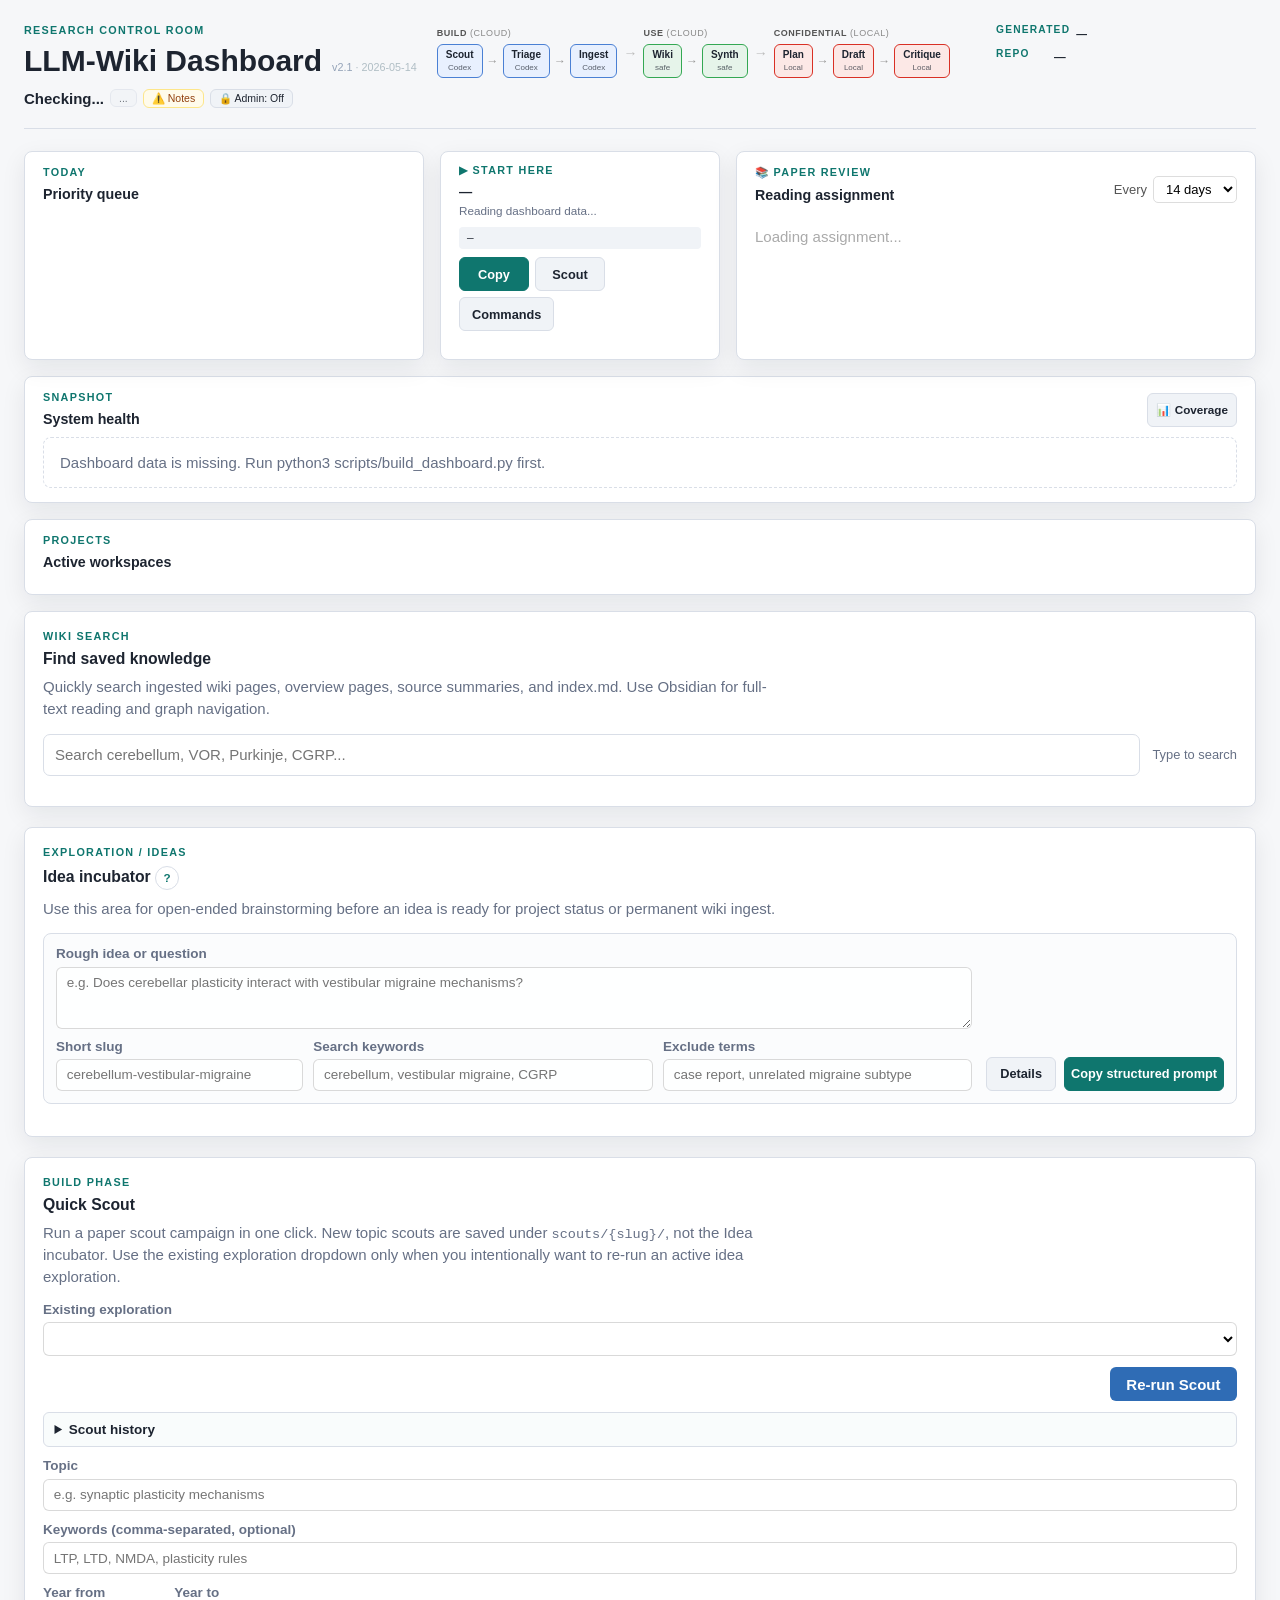
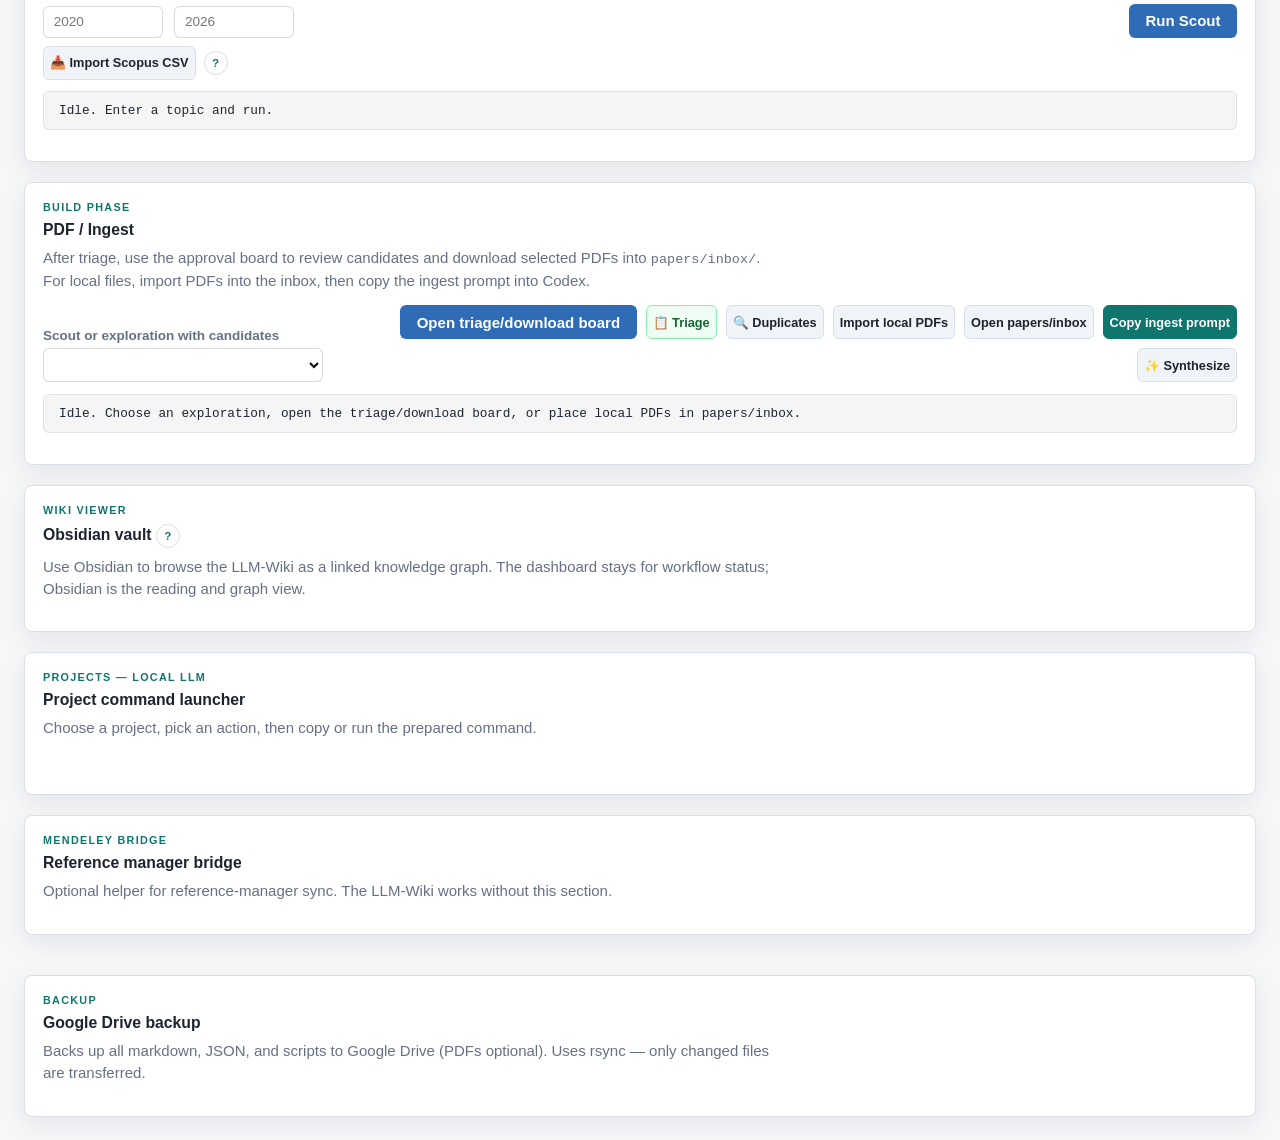
==== commit 70516492: "v2.3 — dashboard governance, data tracking, meeting system, LLM sync New features: - Layout refresh:" ====
--- a/_system/dashboard/index.html
+++ b/_system/dashboard/index.html
@@ -21,6 +21,7 @@
             <strong id="server-status">Checking...</strong>
             <button id="server-toggle" type="button" class="server-toggle-sm" disabled>...</button>
             <button id="warnings-btn" type="button" class="server-toggle-sm warnings-btn-topbar" title="View warnings &amp; operating notes">⚠️ Notes</button>
+            <button id="admin-toggle" type="button" class="server-toggle-sm admin-toggle-btn" title="Toggle admin mode to edit project managers">🔒 Admin: Off</button>
           </div>
         </div>
 
@@ -216,7 +217,7 @@
             <p style="margin:0;font-size:0.88rem;color:var(--text-muted)">Creates <code>explorations/active/{slug}/</code> and a linked confidential project. Keywords trigger a wiki relevance scan in Terminal.</p>
             <label class="launcher-field" style="display:flex;flex-direction:column;gap:4px">
               <span style="font-size:0.82rem;font-weight:600">Exploration slug</span>
-              <input id="promote-exploration-slug" type="text" class="select-input" placeholder="e.g. synaptic-plasticity-mechanisms" />
+              <input id="promote-exploration-slug" type="text" class="select-input" placeholder="e.g. cerebellum-vestibular-migraine" />
             </label>
             <label class="launcher-field" style="display:flex;flex-direction:column;gap:4px">
               <span style="font-size:0.82rem;font-weight:600">Project slug <span style="font-weight:400;color:var(--text-muted)">(auto-filled from exploration slug)</span></span>
@@ -237,7 +238,7 @@
             </label>
             <label class="launcher-field" style="display:flex;flex-direction:column;gap:4px">
               <span style="font-size:0.82rem;font-weight:600">Search keywords <span style="font-weight:400;color:var(--text-muted)">(for wiki relevance scan)</span></span>
-              <input id="promote-keywords" type="text" class="select-input" placeholder="synaptic plasticity, LTP, LTD, NMDA" />
+              <input id="promote-keywords" type="text" class="select-input" placeholder="cerebellum, vestibular migraine, CGRP" />
             </label>
             <pre id="promote-modal-output" class="run-output" data-state="" hidden></pre>
           </div>
@@ -296,33 +297,28 @@
         </section>
       </div>
 
-      <!-- ── 2-col row: Active workspaces | Snapshot (1:1) ───────────── -->
-      <div class="top-triple-row top-double-row">
-
-        <!-- Active workspaces -->
-        <section class="panel top-triple-panel workspaces-compact-panel" id="workspaces-top">
-          <div class="panel-header">
-            <div>
-              <p class="panel-kicker">Projects</p>
-              <h2>Active workspaces</h2>
-            </div>
-          </div>
-          <div id="project-cards" class="project-grid project-grid--compact"></div>
-        </section>
-
-        <!-- Snapshot -->
-        <section class="panel top-triple-panel" id="snapshot">
-          <div class="panel-header">
-            <div>
-              <p class="panel-kicker">Snapshot</p>
-              <h2>System health</h2>
-            </div>
-            <button type="button" class="copy-button copy-button--sm" id="wiki-coverage-btn">📊 Coverage</button>
-          </div>
-          <div id="summary-cards" class="summary-grid summary-grid--compact"></div>
-        </section>
-
-      </div>
+      <!-- ── Snapshot: full-width row (top) ───────────────────────────── -->
+      <section class="panel top-triple-panel top-stack-panel" id="snapshot">
+        <div class="panel-header">
+          <div>
+            <p class="panel-kicker">Snapshot</p>
+            <h2>System health</h2>
+          </div>
+          <button type="button" class="copy-button copy-button--sm" id="wiki-coverage-btn">📊 Coverage</button>
+        </div>
+        <div id="summary-cards" class="summary-grid summary-grid--compact summary-grid--row"></div>
+      </section>
+
+      <!-- ── Active workspaces: full-width row (below snapshot) ──────── -->
+      <section class="panel top-triple-panel workspaces-compact-panel top-stack-panel" id="workspaces-top">
+        <div class="panel-header">
+          <div>
+            <p class="panel-kicker">Projects</p>
+            <h2>Active workspaces</h2>
+          </div>
+        </div>
+        <div id="project-cards" class="project-grid project-grid--compact project-grid--row"></div>
+      </section>
 
       <main class="layout">
 
@@ -335,7 +331,7 @@
             </div>
           </div>
           <div class="wiki-search-box">
-            <input id="wiki-search-input" type="search" placeholder="Search your wiki topics, authors, methods..." autocomplete="off" />
+            <input id="wiki-search-input" type="search" placeholder="Search cerebellum, VOR, Purkinje, CGRP..." autocomplete="off" />
             <span id="wiki-search-count" class="workspace-status">Type to search</span>
           </div>
           <div id="wiki-search-results" class="wiki-search-results"></div>
@@ -353,20 +349,20 @@
             <div class="idea-capture-main">
               <label class="quick-scout-field">
                 <span>Rough idea or question</span>
-                <textarea id="idea-capture-text" rows="3" placeholder="e.g. Does synaptic plasticity interact with learning mechanisms?"></textarea>
+                <textarea id="idea-capture-text" rows="3" placeholder="e.g. Does cerebellar plasticity interact with vestibular migraine mechanisms?"></textarea>
               </label>
               <div class="idea-capture-row">
                 <label class="quick-scout-field">
                   <span>Short slug</span>
-                  <input id="idea-capture-slug" type="text" placeholder="synaptic-plasticity-mechanisms" />
+                  <input id="idea-capture-slug" type="text" placeholder="cerebellum-vestibular-migraine" />
                 </label>
                 <label class="quick-scout-field">
                   <span>Search keywords</span>
-                  <input id="idea-capture-keywords" type="text" placeholder="synaptic plasticity, LTP, LTD, NMDA" />
+                  <input id="idea-capture-keywords" type="text" placeholder="cerebellum, vestibular migraine, CGRP" />
                 </label>
                 <label class="quick-scout-field">
                   <span>Exclude terms</span>
-                  <input id="idea-capture-exclude" type="text" placeholder="case report, review, unrelated subtype" />
+                  <input id="idea-capture-exclude" type="text" placeholder="case report, unrelated migraine subtype" />
                 </label>
               </div>
             </div>
--- a/_system/dashboard/styles.css
+++ b/_system/dashboard/styles.css
@@ -2830,6 +2830,625 @@
   grid-template-columns: 1fr 1fr;
 }
 
+/* ── Stacked single-row layout: Snapshot above, Workspaces below ─── */
+.top-stack-panel {
+  margin-bottom: 16px;
+  width: 100%;
+  box-sizing: border-box;
+}
+
+/* Snapshot as a single horizontal row */
+.summary-grid--row {
+  display: grid !important;
+  grid-template-columns: repeat(auto-fit, minmax(110px, 1fr)) !important;
+  gap: 8px !important;
+}
+
+/* Workspaces: cards fit horizontally, each card wide enough that
+   its count chips can sit on one row */
+.project-grid--row {
+  display: grid !important;
+  grid-template-columns: 1fr !important;
+  gap: 12px !important;
+  justify-content: unset !important;
+}
+
+/* Within each project card, force count chips into a single horizontal row */
+.project-grid--row .counts-grid {
+  display: flex !important;
+  flex-wrap: nowrap !important;
+  gap: 4px !important;
+  overflow: hidden;
+}
+.project-grid--row .count-chip {
+  flex: 1 1 0 !important;
+  min-width: 0 !important;
+  padding: 4px 4px !important;
+  text-align: center;
+}
+.project-grid--row .count-chip strong {
+  font-size: 0.85rem !important;
+}
+.project-grid--row .count-chip span {
+  font-size: 0.62rem !important;
+  display: block;
+  line-height: 1.15;
+  white-space: normal;
+  word-break: break-word;
+}
+
+/* ══════════════════════════════════════════════════════════════
+   ADMIN MODE + PROJECT MANAGER BADGE
+   ══════════════════════════════════════════════════════════════ */
+
+.admin-toggle-btn {
+  background: var(--surface-soft);
+  border: 1px solid var(--line);
+}
+.admin-toggle-btn.admin-on {
+  background: #fde68a;
+  border-color: #f59e0b;
+  color: #78350f;
+}
+
+/* Make cards a positioning context so the badge can sit bottom-right */
+.project-card { position: relative; }
+.project-card--with-manager { padding-bottom: 40px; }
+
+.manager-badge-wrap {
+  position: absolute;
+  right: 12px;
+  bottom: 10px;
+  display: inline-flex;
+  align-items: center;
+  gap: 4px;
+  z-index: 2;
+}
+.manager-trigger {
+  display: inline-flex;
+  align-items: center;
+  gap: 4px;
+  padding: 3px 8px;
+  font-size: 0.74rem;
+  background: var(--surface-soft);
+  border: 1px solid var(--line);
+  border-radius: 999px;
+  cursor: pointer;
+  color: var(--ink);
+}
+.manager-trigger:hover {
+  background: #e0e7ff;
+  border-color: #6366f1;
+}
+.manager-icon { font-size: 0.8rem; }
+.manager-names { font-weight: 600; }
+.manager-empty {
+  font-size: 0.72rem;
+  color: var(--muted);
+  font-style: italic;
+}
+.manager-edit-btn {
+  display: none;
+  width: 22px;
+  height: 22px;
+  padding: 0;
+  border-radius: 4px;
+  border: 1px solid var(--line);
+  background: var(--surface-soft);
+  cursor: pointer;
+  font-size: 0.78rem;
+  color: var(--muted);
+}
+.manager-edit-btn:hover { background: #fef3c7; border-color: #f59e0b; color: #78350f; }
+body.admin-mode .manager-edit-btn { display: inline-flex; align-items: center; justify-content: center; }
+
+/* Popover */
+.manager-popover {
+  position: absolute;
+  z-index: 1000;
+  min-width: 240px;
+  max-width: 340px;
+  background: #fff;
+  border: 1px solid var(--line);
+  border-radius: 8px;
+  box-shadow: 0 8px 24px rgba(0, 0, 0, 0.12);
+  padding: 10px 12px;
+  font-size: 0.82rem;
+}
+.manager-pop-header {
+  display: flex;
+  justify-content: space-between;
+  align-items: center;
+  padding-bottom: 6px;
+  border-bottom: 1px solid var(--line);
+  margin-bottom: 6px;
+}
+.manager-pop-close {
+  background: transparent;
+  border: 0;
+  font-size: 1.1rem;
+  cursor: pointer;
+  line-height: 1;
+  color: var(--muted);
+  padding: 0 4px;
+}
+.manager-pop-row {
+  display: grid;
+  grid-template-columns: auto 1fr;
+  grid-template-rows: auto auto;
+  column-gap: 8px;
+  align-items: center;
+  padding: 4px 0;
+}
+.manager-pop-row input[type="checkbox"] {
+  grid-row: 1 / span 2;
+  margin: 0;
+}
+.manager-pop-name { font-weight: 600; }
+.manager-pop-email {
+  font-size: 0.74rem;
+  color: #2563eb;
+  text-decoration: none;
+  word-break: break-all;
+}
+.manager-pop-email:hover { text-decoration: underline; }
+.manager-pop-email.no-email { color: var(--muted); font-style: italic; }
+.manager-pop-selectall {
+  background: #f3f4f6;
+  border-radius: 6px;
+  padding: 4px 6px;
+  margin-bottom: 4px;
+}
+.manager-pop-selectall .manager-pop-name { font-weight: 700; }
+.manager-pop-actions { margin-top: 8px; text-align: right; }
+.manager-pop-send {
+  padding: 5px 10px;
+  font-size: 0.78rem;
+  background: #2563eb;
+  color: #fff;
+  border: 0;
+  border-radius: 6px;
+  cursor: pointer;
+}
+.manager-pop-send:hover { background: #1d4ed8; }
+
+/* Editor modal */
+.manager-editor-overlay {
+  position: fixed;
+  inset: 0;
+  background: rgba(15, 23, 42, 0.5);
+  display: flex;
+  align-items: center;
+  justify-content: center;
+  z-index: 2000;
+}
+.manager-editor-modal {
+  background: #fff;
+  border-radius: 10px;
+  padding: 18px 20px;
+  width: min(520px, 92vw);
+  max-height: 80vh;
+  overflow-y: auto;
+  box-shadow: 0 20px 40px rgba(0, 0, 0, 0.25);
+}
+.manager-editor-head {
+  display: flex;
+  justify-content: space-between;
+  align-items: center;
+  margin-bottom: 12px;
+}
+.manager-editor-head h3 { margin: 0; font-size: 1rem; }
+.manager-editor-close {
+  background: transparent;
+  border: 0;
+  font-size: 1.3rem;
+  cursor: pointer;
+  color: var(--muted);
+}
+.manager-editor-list { display: flex; flex-direction: column; gap: 6px; }
+.manager-editor-row {
+  display: grid;
+  grid-template-columns: 1fr 1.4fr auto;
+  gap: 6px;
+}
+.manager-editor-row input {
+  padding: 6px 8px;
+  border: 1px solid var(--line);
+  border-radius: 6px;
+  font-size: 0.85rem;
+}
+.manager-editor-del {
+  background: transparent;
+  border: 1px solid var(--line);
+  border-radius: 6px;
+  cursor: pointer;
+  padding: 0 8px;
+}
+.manager-editor-del:hover { background: #fee2e2; border-color: #ef4444; }
+.manager-editor-empty {
+  color: var(--muted);
+  font-style: italic;
+  margin: 4px 0;
+  font-size: 0.85rem;
+}
+.manager-editor-add {
+  margin-top: 8px;
+  padding: 6px 10px;
+  background: var(--surface-soft);
+  border: 1px dashed var(--line);
+  border-radius: 6px;
+  cursor: pointer;
+  font-size: 0.85rem;
+}
+.manager-editor-add:hover { background: #e0e7ff; border-color: #6366f1; }
+.manager-editor-status {
+  font-size: 0.78rem;
+  color: var(--muted);
+  margin: 8px 0 0;
+  min-height: 1em;
+}
+.manager-editor-actions {
+  display: flex;
+  justify-content: flex-end;
+  gap: 8px;
+  margin-top: 10px;
+}
+.manager-editor-cancel,
+.manager-editor-save {
+  padding: 6px 14px;
+  border-radius: 6px;
+  cursor: pointer;
+  font-size: 0.85rem;
+  border: 1px solid var(--line);
+}
+.manager-editor-cancel { background: var(--surface-soft); }
+.manager-editor-save { background: #2563eb; color: #fff; border-color: #2563eb; }
+.manager-editor-save:disabled { opacity: 0.6; cursor: wait; }
+.manager-editor-save:hover:not(:disabled) { background: #1d4ed8; }
+
+/* Admin PIN modals */
+.admin-help {
+  font-size: 0.82rem;
+  color: var(--muted);
+  margin: 4px 0 12px;
+  line-height: 1.45;
+}
+.admin-field-wrap {
+  display: flex;
+  flex-direction: column;
+  gap: 8px;
+  margin-bottom: 6px;
+}
+.admin-field-wrap input,
+.manager-editor-modal > input[type="email"],
+.manager-editor-modal > input[type="password"],
+.manager-editor-modal > input[type="text"] {
+  padding: 8px 10px;
+  border: 1px solid var(--line);
+  border-radius: 6px;
+  font-size: 0.9rem;
+}
+.admin-forgot-line {
+  font-size: 0.8rem;
+  margin: 6px 0 0;
+  text-align: right;
+}
+.admin-forgot-link {
+  color: #2563eb;
+  text-decoration: none;
+}
+.admin-forgot-link:hover { text-decoration: underline; }
+.admin-reset-stage {
+  display: flex;
+  flex-direction: column;
+  gap: 8px;
+  margin-top: 10px;
+  padding-top: 10px;
+  border-top: 1px dashed var(--line);
+}
+
+/* ══════════════════════════════════════════════════════════════
+   PHASE 1: COUNT-CHIP BUCKET POPUP + DATA UPDATE MODAL
+   ══════════════════════════════════════════════════════════════ */
+
+.count-chip--button {
+  cursor: pointer;
+  border: 1px solid var(--line);
+  font-family: inherit;
+  transition: background 0.12s ease, border-color 0.12s ease;
+}
+.count-chip--button:hover {
+  background: #e0e7ff;
+  border-color: #6366f1;
+}
+.count-chip--button:focus-visible {
+  outline: 2px solid #6366f1;
+  outline-offset: 1px;
+}
+
+/* + Data update button row on each card */
+.card-actions-row {
+  display: flex;
+  gap: 6px;
+  margin-top: 6px;
+}
+.card-action-btn {
+  font-size: 0.74rem;
+  padding: 4px 10px;
+  border: 1px solid var(--line);
+  border-radius: 6px;
+  background: var(--surface-soft);
+  cursor: pointer;
+  font-family: inherit;
+}
+.card-action-btn:hover { background: #dcfce7; border-color: #16a34a; }
+.add-data-btn { color: #166534; font-weight: 600; }
+
+/* Bucket modal */
+.bucket-modal { width: min(680px, 94vw); }
+.bucket-file-list {
+  display: flex;
+  flex-direction: column;
+  gap: 6px;
+  max-height: 60vh;
+  overflow-y: auto;
+}
+.bucket-file-row {
+  display: grid;
+  grid-template-columns: 28px 1fr auto;
+  align-items: center;
+  gap: 8px;
+  padding: 8px 10px;
+  background: var(--surface-soft);
+  border: 1px solid var(--line);
+  border-radius: 6px;
+  cursor: pointer;
+  font-family: inherit;
+  text-align: left;
+}
+.bucket-file-row:hover { background: #e0e7ff; border-color: #6366f1; }
+.bucket-file-icon { font-size: 1.1rem; }
+.bucket-file-main { display: flex; flex-direction: column; gap: 2px; min-width: 0; }
+.bucket-file-main strong { font-size: 0.86rem; word-break: break-all; }
+.bucket-file-meta { font-size: 0.7rem; color: var(--muted); }
+.bucket-file-path {
+  font-size: 0.68rem;
+  color: var(--muted);
+  background: transparent;
+  word-break: break-all;
+  text-align: right;
+  max-width: 280px;
+}
+
+/* Data update modal */
+.data-update-modal { width: min(640px, 94vw); }
+.du-mode-row {
+  display: flex;
+  gap: 14px;
+  margin-bottom: 10px;
+  padding: 8px 10px;
+  background: var(--surface-soft);
+  border-radius: 6px;
+}
+.du-mode-opt {
+  display: flex;
+  align-items: center;
+  gap: 6px;
+  font-size: 0.85rem;
+  cursor: pointer;
+}
+.du-picker-wrap {
+  display: flex;
+  flex-direction: column;
+  gap: 4px;
+  margin-bottom: 10px;
+}
+.du-picker-select {
+  padding: 6px 8px;
+  border: 1px solid var(--line);
+  border-radius: 6px;
+  font-size: 0.85rem;
+  font-family: inherit;
+}
+.du-fields-wrap {
+  display: flex;
+  flex-direction: column;
+  gap: 8px;
+}
+.du-field { display: flex; flex-direction: column; gap: 3px; }
+.du-field-label {
+  font-size: 0.78rem;
+  font-weight: 600;
+  color: var(--ink);
+}
+.du-field input,
+.du-field textarea,
+.du-field select {
+  padding: 6px 8px;
+  border: 1px solid var(--line);
+  border-radius: 6px;
+  font-size: 0.85rem;
+  font-family: inherit;
+  resize: vertical;
+}
+.du-field textarea { min-height: 60px; }
+
+/* File picker row inside data-update modal */
+.du-path-row {
+  display: grid;
+  grid-template-columns: 1fr auto auto;
+  gap: 6px;
+}
+.du-path-row input {
+  padding: 6px 8px;
+  border: 1px solid var(--line);
+  border-radius: 6px;
+  font-size: 0.82rem;
+  background: var(--surface-soft);
+  font-family: ui-monospace, SFMono-Regular, Menlo, monospace;
+}
+.du-browse-btn,
+.du-clear-btn,
+.du-setup-btn {
+  padding: 6px 10px;
+  border: 1px solid var(--line);
+  border-radius: 6px;
+  background: #fff;
+  cursor: pointer;
+  font-size: 0.82rem;
+  font-family: inherit;
+}
+.du-browse-btn:hover { background: #dbeafe; border-color: #2563eb; }
+.du-clear-btn:hover { background: #fee2e2; border-color: #ef4444; }
+.du-gdrive-notice {
+  margin-top: 6px;
+  padding: 8px 10px;
+  background: #fef3c7;
+  border: 1px solid #f59e0b;
+  border-radius: 6px;
+  font-size: 0.8rem;
+  color: #78350f;
+  display: flex;
+  align-items: center;
+  gap: 8px;
+  flex-wrap: wrap;
+}
+.du-setup-btn { background: #f59e0b; color: #fff; border-color: #f59e0b; }
+.du-setup-btn:hover:not(:disabled) { background: #d97706; }
+
+/* Bucket popup: split row layout (open vs reassign) */
+.bucket-file-row {
+  display: grid;
+  grid-template-columns: 28px 1fr auto;
+  background: transparent;
+  border: none;
+  padding: 0;
+}
+.bucket-file-open {
+  display: flex;
+  flex-direction: column;
+  align-items: flex-start;
+  gap: 2px;
+  padding: 8px 10px;
+  background: var(--surface-soft);
+  border: 1px solid var(--line);
+  border-right: none;
+  border-radius: 6px 0 0 6px;
+  cursor: pointer;
+  font-family: inherit;
+  text-align: left;
+  min-width: 0;
+}
+.bucket-file-open:hover { background: #e0e7ff; border-color: #6366f1; }
+.bucket-file-right {
+  display: flex;
+  align-items: center;
+  gap: 6px;
+  padding: 6px 8px;
+  background: var(--surface-soft);
+  border: 1px solid var(--line);
+  border-left: none;
+  border-radius: 0 6px 6px 0;
+}
+.bucket-file-reassign {
+  padding: 4px 8px;
+  border: 1px solid var(--line);
+  border-radius: 4px;
+  background: #fff;
+  cursor: pointer;
+  font-size: 0.72rem;
+  font-family: inherit;
+}
+.bucket-file-reassign:hover { background: #fef3c7; border-color: #f59e0b; }
+
+/* Renumber modal rows */
+.renumber-rows-wrap { display: flex; flex-direction: column; gap: 6px; margin-bottom: 6px; }
+.renumber-row {
+  display: grid;
+  grid-template-columns: 1fr 24px 1fr auto;
+  gap: 6px;
+  align-items: center;
+}
+.renumber-row input {
+  padding: 6px 8px;
+  border: 1px solid var(--line);
+  border-radius: 6px;
+  font-size: 0.85rem;
+}
+.renumber-arrow { text-align: center; color: var(--muted); font-weight: 700; }
+
+/* Meeting attendees & extras */
+.meeting-attendee-list {
+  display: flex;
+  flex-direction: column;
+  gap: 4px;
+  padding: 6px 8px;
+  background: var(--surface-soft);
+  border: 1px solid var(--line);
+  border-radius: 6px;
+}
+.meeting-extra-attendees {
+  display: flex;
+  flex-direction: column;
+  gap: 6px;
+  margin-top: 6px;
+}
+.add-meeting-btn { background: #ede9fe; color: #5b21b6; border-color: #c4b5fd; }
+.add-meeting-btn:hover { background: #ddd6fe; border-color: #7c3aed; }
+
+/* Meeting list row tweaks */
+.meeting-row .bucket-file-meta { font-size: 0.72rem; }
+.archive-main { padding: 8px 10px; }
+
+/* Phase 3: sync proposals */
+.sync-btn { background: #e0f2fe; color: #075985; border-color: #7dd3fc; }
+.sync-btn:hover { background: #bae6fd; border-color: #0284c7; }
+
+.proposal-card {
+  display: flex;
+  flex-direction: column;
+  gap: 8px;
+  padding: 10px 12px;
+  background: var(--surface-soft);
+  border: 1px solid var(--line);
+  border-radius: 8px;
+  margin-bottom: 8px;
+}
+.proposal-head {
+  display: flex;
+  align-items: center;
+  gap: 10px;
+  flex-wrap: wrap;
+}
+.proposal-items {
+  display: flex;
+  flex-direction: column;
+  gap: 4px;
+  border-top: 1px dashed var(--line);
+  padding-top: 6px;
+}
+.proposal-item {
+  display: grid;
+  grid-template-columns: auto 1fr;
+  gap: 8px;
+  align-items: flex-start;
+  padding: 4px 0;
+  cursor: pointer;
+}
+.proposal-item input[type="checkbox"] { margin-top: 4px; }
+.proposal-item-body {
+  display: flex;
+  flex-direction: column;
+  gap: 2px;
+  font-size: 0.83rem;
+}
+.proposal-sources {
+  font-size: 0.7rem;
+  color: var(--muted);
+  font-family: ui-monospace, SFMono-Regular, Menlo, monospace;
+  word-break: break-all;
+}
+
 /* ── Today items: smaller font ───────────────────────────────────── */
 .today-list--compact .today-item {
   font-size: 0.78rem;
